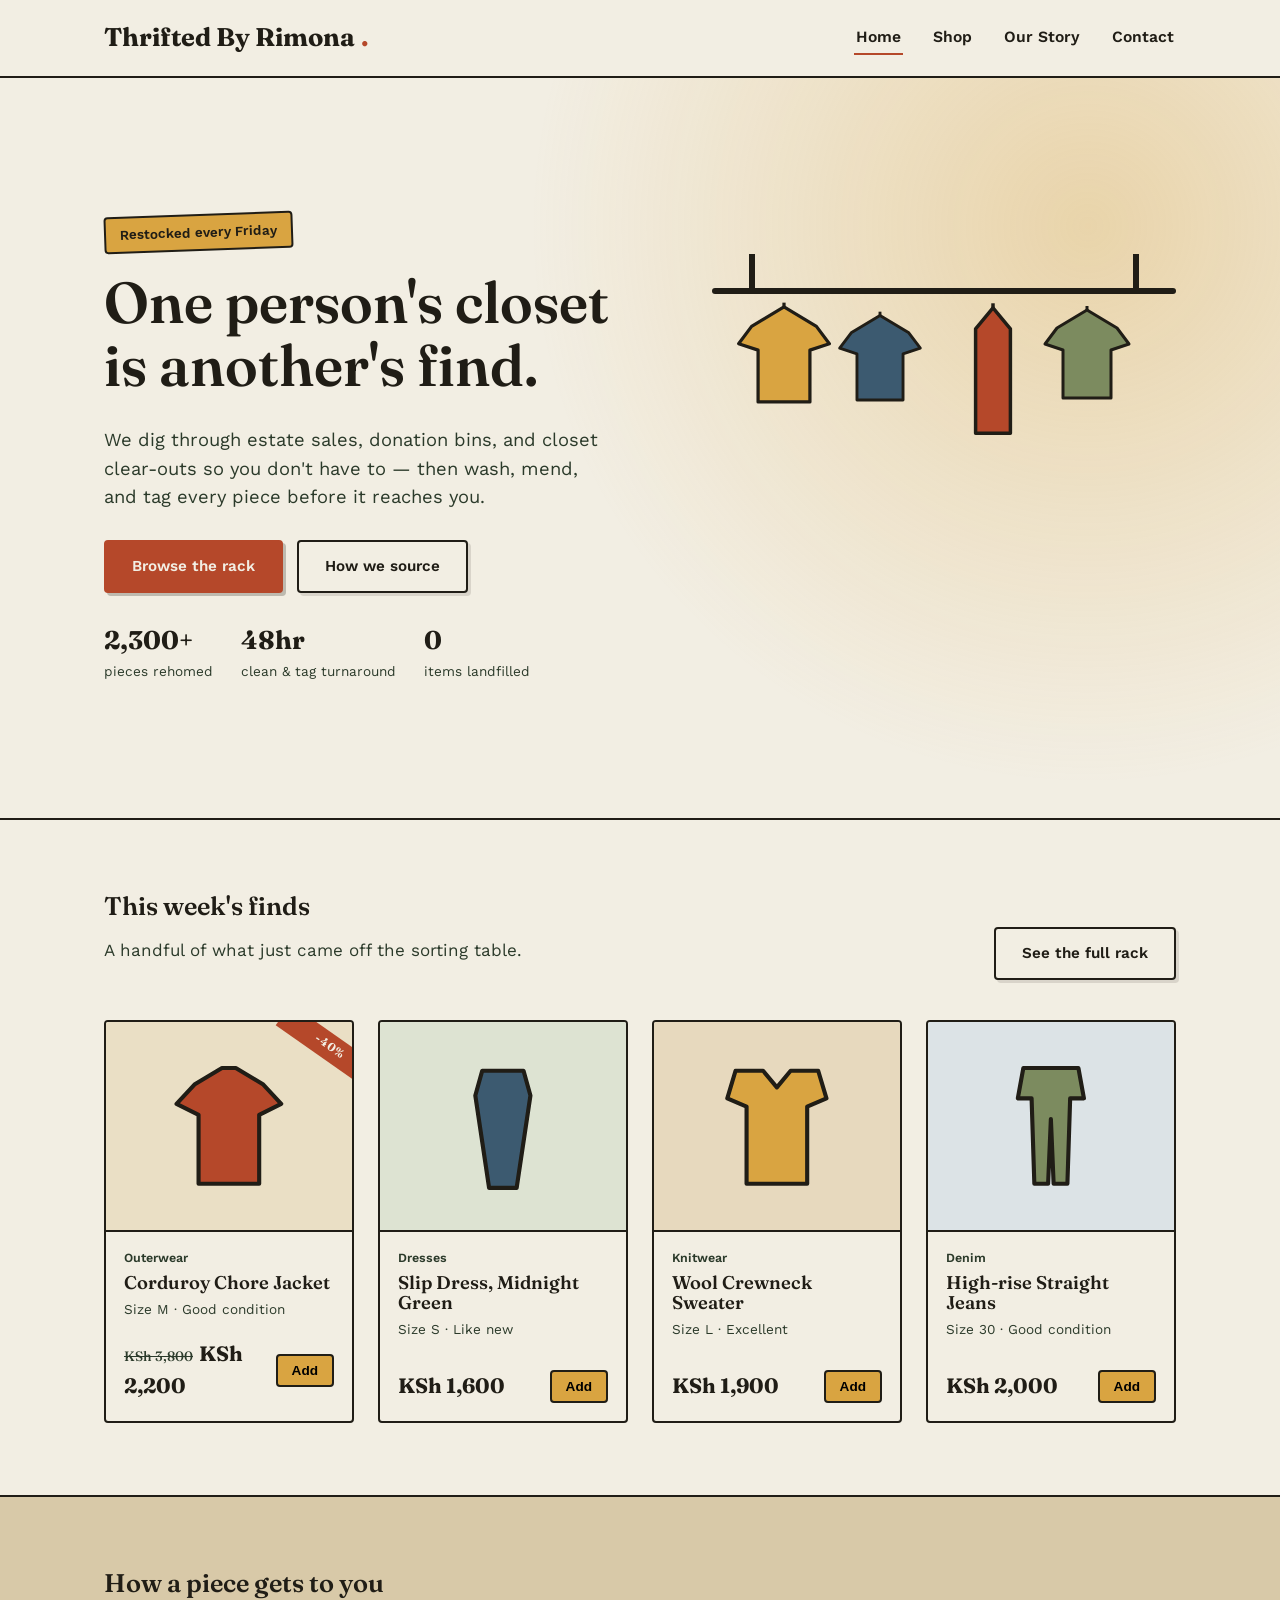
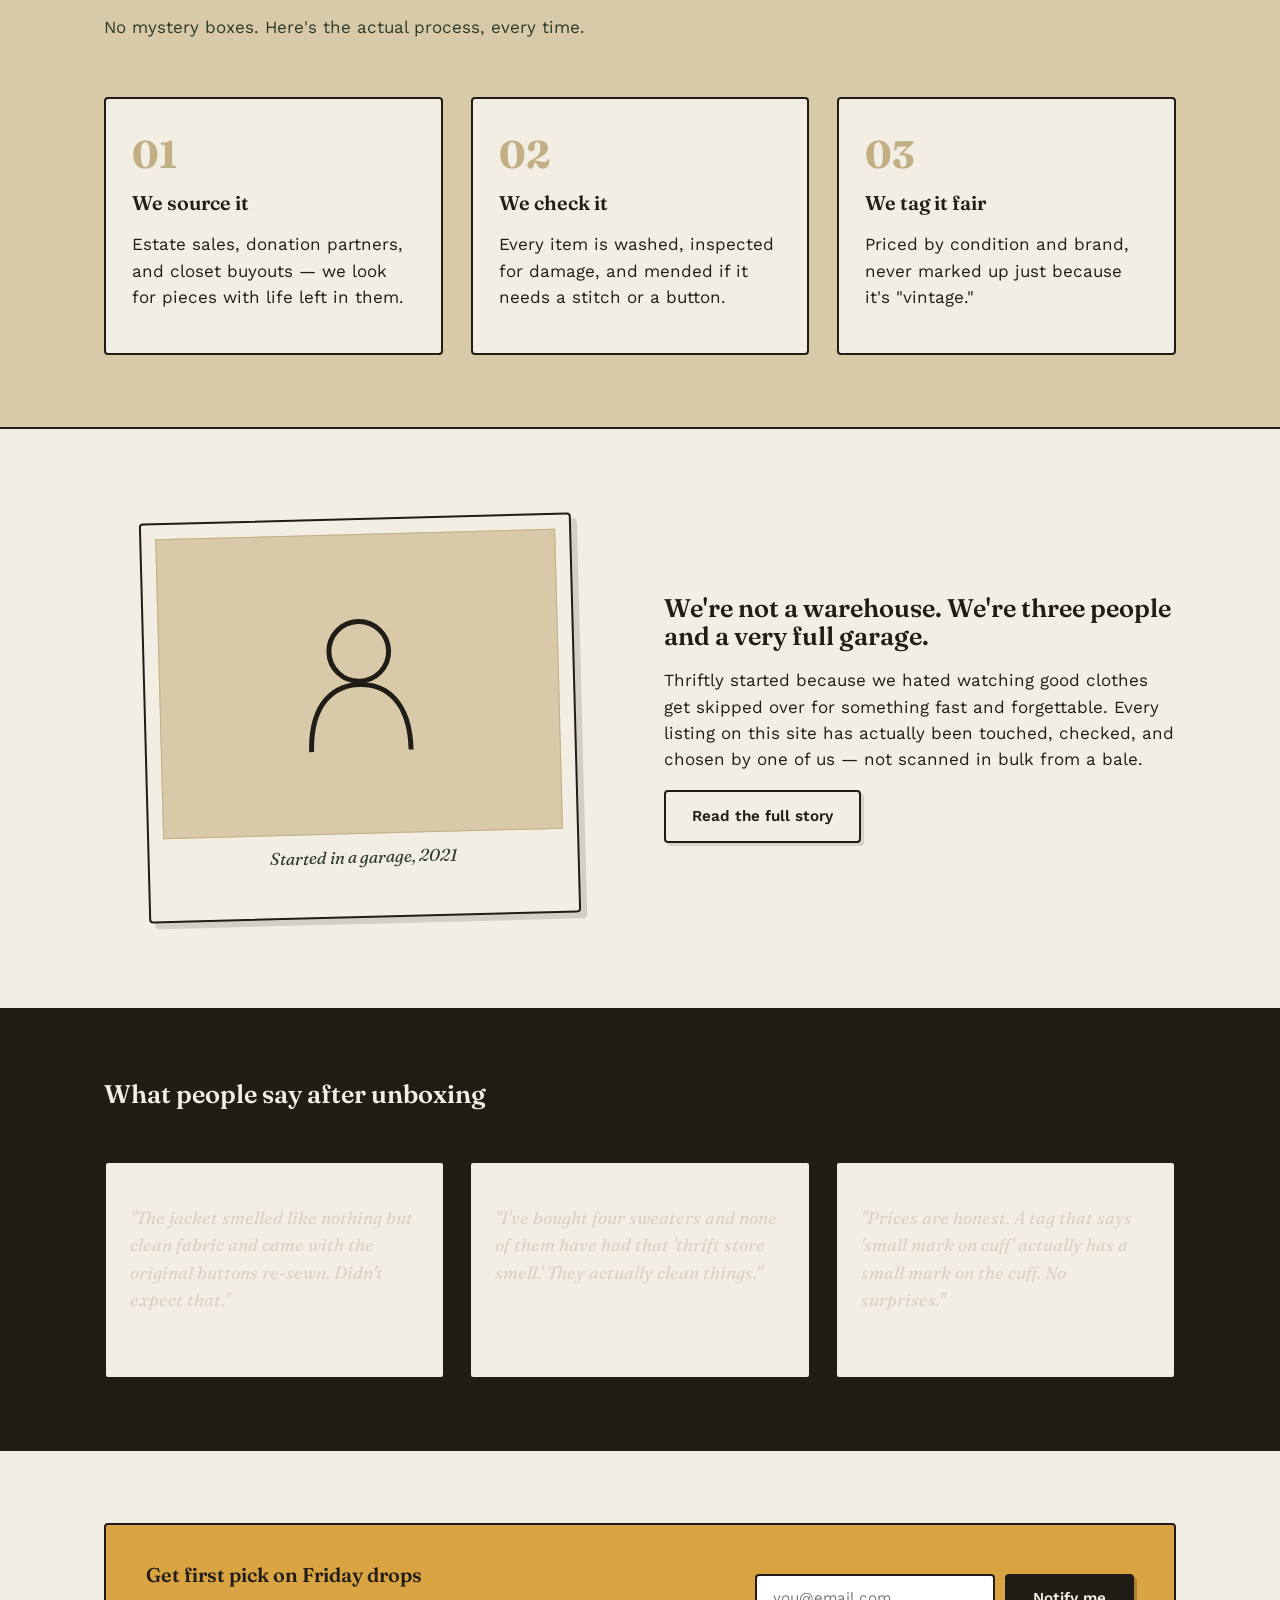
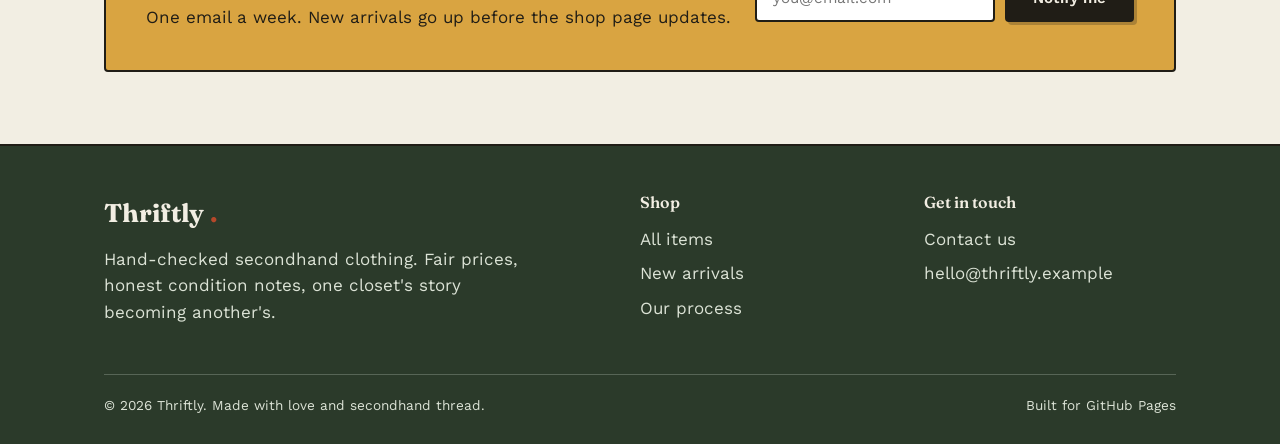
==== index.html @ f8f97adb "Update index.html" ====
<!DOCTYPE html>
<html lang="en">
<head>
<meta charset="UTF-8">
<meta name="viewport" content="width=device-width, initial-scale=1.0">
<title>Thriftly &mdash; Secondhand clothes worth hunting for</title>
<meta name="description" content="Thriftly is a small-batch thrifted clothing shop. Every piece is hand-picked, cleaned, and priced fair.">
<link rel="icon" href="data:image/svg+xml,<svg xmlns=%22http://www.w3.org/2000/svg%22 viewBox=%220 0 100 100%22><text y=%22.9em%22 font-size=%2290%22>%F0%9F%A7%B5</text></svg>">
<link rel="stylesheet" href="css/style.css">
</head>
<body>

<header class="site-header">
  <div class="wrap">
    <a href="index.html" class="logo">Thrifted By Rimona<span class="dot">.</span></a>
    <button class="nav-toggle" aria-label="Toggle menu" aria-expanded="false" aria-controls="main-nav">
      <span></span>
    </button>
    <nav class="main-nav" id="main-nav">
      <a href="index.html" aria-current="page">Home</a>
      <a href="shop.html">Shop</a>
      <a href="about.html">Our Story</a>
      <a href="contact.html">Contact</a>
    </nav>
  </div>
</header>

<main>

  <section class="hero">
    <div class="wrap">
      <div>
        <span class="hero-eyebrow-tag">Restocked every Friday</span>
        <h1>One person's closet is another's find.</h1>
        <p class="lede">We dig through estate sales, donation bins, and closet clear-outs so you don't have to &mdash; then wash, mend, and tag every piece before it reaches you.</p>
        <div class="hero-actions">
          <a href="shop.html" class="btn btn-rust">Browse the rack</a>
          <a href="about.html" class="btn btn-outline">How we source</a>
        </div>
        <div class="hero-stats">
          <div><strong>2,300+</strong><span>pieces rehomed</span></div>
          <div><strong>48hr</strong><span>clean &amp; tag turnaround</span></div>
          <div><strong>0</strong><span>items landfilled</span></div>
        </div>
      </div>
      <div class="rack" aria-hidden="true">
        <div class="rack-bar"></div>
        <div class="hanger">
          <svg viewBox="0 0 100 120" xmlns="http://www.w3.org/2000/svg">
            <path d="M50 8 L50 18" stroke="#201D16" stroke-width="3" fill="none"/>
            <path d="M20 30 L50 12 L80 30 L92 46 L74 52 L74 100 L26 100 L26 52 L8 46 Z" fill="#D9A441" stroke="#201D16" stroke-width="3" stroke-linejoin="round"/>
          </svg>
        </div>
        <div class="hanger">
          <svg viewBox="0 0 100 120" xmlns="http://www.w3.org/2000/svg">
            <path d="M50 8 L50 18" stroke="#201D16" stroke-width="3" fill="none"/>
            <path d="M20 30 L50 12 L80 30 L92 46 L74 52 L74 100 L26 100 L26 52 L8 46 Z" fill="#3C5A70" stroke="#201D16" stroke-width="3" stroke-linejoin="round"/>
          </svg>
        </div>
        <div class="hanger">
          <svg viewBox="0 0 100 130" xmlns="http://www.w3.org/2000/svg">
            <path d="M50 8 L50 18" stroke="#201D16" stroke-width="3" fill="none"/>
            <path d="M35 30 L50 12 L65 30 L65 120 L35 120 Z" fill="#B5482A" stroke="#201D16" stroke-width="3" stroke-linejoin="round"/>
          </svg>
        </div>
        <div class="hanger">
          <svg viewBox="0 0 100 120" xmlns="http://www.w3.org/2000/svg">
            <path d="M50 8 L50 18" stroke="#201D16" stroke-width="3" fill="none"/>
            <path d="M20 30 L50 12 L80 30 L92 46 L74 52 L74 100 L26 100 L26 52 L8 46 Z" fill="#7C8B5F" stroke="#201D16" stroke-width="3" stroke-linejoin="round"/>
          </svg>
        </div>
      </div>
    </div>
  </section>

  <section>
    <div class="wrap">
      <div class="section-head">
        <div>
          <h2>This week's finds</h2>
          <p>A handful of what just came off the sorting table.</p>
        </div>
        <a href="shop.html" class="btn btn-outline">See the full rack</a>
      </div>

      <div class="grid" id="featured-grid">

        <article class="tag-card">
          <div class="swatch" style="background:#EADFC5;">
            <span class="stamp">-40%</span>
            <svg viewBox="0 0 100 100" xmlns="http://www.w3.org/2000/svg">
              <path d="M25 20 L45 8 L55 8 L75 20 L88 34 L72 42 L72 92 L28 92 L28 42 L12 34 Z" fill="#B5482A" stroke="#201D16" stroke-width="3" stroke-linejoin="round"/>
            </svg>
          </div>
          <div class="info">
            <span class="cat">Outerwear</span>
            <h3>Corduroy Chore Jacket</h3>
            <span class="meta">Size M &middot; Good condition</span>
            <div class="price-row">
              <span class="price"><span class="was">KSh 3,800</span>KSh 2,200</span>
              <button class="add-btn" data-name="Corduroy Chore Jacket">Add</button>
            </div>
          </div>
        </article>

        <article class="tag-card">
          <div class="swatch" style="background:#DDE3D2;">
            <svg viewBox="0 0 100 100" xmlns="http://www.w3.org/2000/svg">
              <path d="M35 10 L65 10 L70 28 L60 95 L40 95 L30 28 Z" fill="#3C5A70" stroke="#201D16" stroke-width="3" stroke-linejoin="round"/>
            </svg>
          </div>
          <div class="info">
            <span class="cat">Dresses</span>
            <h3>Slip Dress, Midnight Green</h3>
            <span class="meta">Size S &middot; Like new</span>
            <div class="price-row">
              <span class="price">KSh 1,600</span>
              <button class="add-btn" data-name="Slip Dress, Midnight Green">Add</button>
            </div>
          </div>
        </article>

        <article class="tag-card">
          <div class="swatch" style="background:#E7D9BE;">
            <svg viewBox="0 0 100 100" xmlns="http://www.w3.org/2000/svg">
              <path d="M20 10 L40 10 L50 22 L60 10 L80 10 L86 30 L72 36 L72 92 L28 92 L28 36 L14 30 Z" fill="#D9A441" stroke="#201D16" stroke-width="3" stroke-linejoin="round"/>
            </svg>
          </div>
          <div class="info">
            <span class="cat">Knitwear</span>
            <h3>Wool Crewneck Sweater</h3>
            <span class="meta">Size L &middot; Excellent</span>
            <div class="price-row">
              <span class="price">KSh 1,900</span>
              <button class="add-btn" data-name="Wool Crewneck Sweater">Add</button>
            </div>
          </div>
        </article>

        <article class="tag-card">
          <div class="swatch" style="background:#DCE3E6;">
            <svg viewBox="0 0 100 100" xmlns="http://www.w3.org/2000/svg">
              <path d="M30 8 L70 8 L74 30 L64 30 L62 92 L52 92 L50 45 L48 92 L38 92 L36 30 L26 30 Z" fill="#7C8B5F" stroke="#201D16" stroke-width="3" stroke-linejoin="round"/>
            </svg>
          </div>
          <div class="info">
            <span class="cat">Denim</span>
            <h3>High-rise Straight Jeans</h3>
            <span class="meta">Size 30 &middot; Good condition</span>
            <div class="price-row">
              <span class="price">KSh 2,000</span>
              <button class="add-btn" data-name="High-rise Straight Jeans">Add</button>
            </div>
          </div>
        </article>

      </div>
    </div>
  </section>

  <section class="band-kraft">
    <div class="wrap">
      <div class="section-head">
        <div>
          <h2>How a piece gets to you</h2>
          <p>No mystery boxes. Here's the actual process, every time.</p>
        </div>
      </div>
      <div class="steps">
        <div class="step">
          <span class="num">01</span>
          <h3>We source it</h3>
          <p>Estate sales, donation partners, and closet buyouts &mdash; we look for pieces with life left in them.</p>
        </div>
        <div class="step">
          <span class="num">02</span>
          <h3>We check it</h3>
          <p>Every item is washed, inspected for damage, and mended if it needs a stitch or a button.</p>
        </div>
        <div class="step">
          <span class="num">03</span>
          <h3>We tag it fair</h3>
          <p>Priced by condition and brand, never marked up just because it's "vintage."</p>
        </div>
      </div>
    </div>
  </section>

  <section>
    <div class="wrap split">
      <figure class="polaroid">
        <div class="frame">
          <svg viewBox="0 0 120 120" xmlns="http://www.w3.org/2000/svg">
            <circle cx="60" cy="40" r="18" fill="none" stroke="#201D16" stroke-width="3"/>
            <path d="M30 100 C30 70 45 60 60 60 C75 60 90 70 90 100" fill="none" stroke="#201D16" stroke-width="3"/>
          </svg>
        </div>
        <figcaption>Started in a garage, 2021</figcaption>
      </figure>
      <div>
        <h2>We're not a warehouse. We're three people and a very full garage.</h2>
        <p>Thriftly started because we hated watching good clothes get skipped over for something fast and forgettable. Every listing on this site has actually been touched, checked, and chosen by one of us &mdash; not scanned in bulk from a bale.</p>
        <a href="about.html" class="btn btn-outline">Read the full story</a>
      </div>
    </div>
  </section>

  <section class="band-ink">
    <div class="wrap">
      <div class="section-head">
        <div>
          <h2>What people say after unboxing</h2>
        </div>
      </div>
      <div class="quote-grid">
        <div class="quote">
          <p>"The jacket smelled like nothing but clean fabric and came with the original buttons re-sewn. Didn't expect that."</p>
          <cite>&mdash; Amina, Nairobi</cite>
        </div>
        <div class="quote">
          <p>"I've bought four sweaters and none of them have had that 'thrift store smell.' They actually clean things."</p>
          <cite>&mdash; Brian, Kisumu</cite>
        </div>
        <div class="quote">
          <p>"Prices are honest. A tag that says 'small mark on cuff' actually has a small mark on the cuff. No surprises."</p>
          <cite>&mdash; Wanjiru, Nakuru</cite>
        </div>
      </div>
    </div>
  </section>

  <section>
    <div class="wrap">
      <div class="newsletter">
        <div>
          <h3 style="margin-bottom:4px;">Get first pick on Friday drops</h3>
          <p style="margin-bottom:0;">One email a week. New arrivals go up before the shop page updates.</p>
        </div>
        <form id="newsletter-form">
          <label for="newsletter-email" class="visually-hidden" style="position:absolute;left:-9999px;">Email address</label>
          <input type="email" id="newsletter-email" placeholder="you@email.com" required>
          <button type="submit" class="btn">Notify me</button>
        </form>
      </div>
    </div>
  </section>

</main>

<footer class="site-footer">
  <div class="wrap">
    <div class="cols">
      <div>
        <a href="index.html" class="logo">Thriftly<span class="dot">.</span></a>
        <p style="max-width:38ch; margin-top:12px;">Hand-checked secondhand clothing. Fair prices, honest condition notes, one closet's story becoming another's.</p>
      </div>
      <div>
        <h4>Shop</h4>
        <ul>
          <li><a href="shop.html">All items</a></li>
          <li><a href="shop.html">New arrivals</a></li>
          <li><a href="about.html">Our process</a></li>
        </ul>
      </div>
      <div>
        <h4>Get in touch</h4>
        <ul>
          <li><a href="contact.html">Contact us</a></li>
          <li><a href="mailto:hello@thriftly.example">hello@thriftly.example</a></li>
        </ul>
      </div>
    </div>
    <div class="footer-bottom">
      <span>&copy; <span id="year"></span> Thriftly. Made with love and secondhand thread.</span>
      <span>Built for GitHub Pages</span>
    </div>
  </div>
</footer>

<script src="js/script.js"></script>
</body>
</html>
---- css/style.css ----
@import url('https://fonts.googleapis.com/css2?family=Fraunces:ital,opsz,wght@0,9..144,400;0,9..144,600;0,9..144,700;1,9..144,500&family=Work+Sans:wght@400;500;600;700&display=swap');

/* ---------- Tokens ---------- */
:root {
  --paper:        #F2EEE3;
  --kraft:        #D8C9A8;
  --kraft-dark:   #C2AF85;
  --ink:          #201D16;
  --forest:       #2B3A2A;
  --mustard:      #D9A441;
  --rust:         #B5482A;
  --denim:        #3C5A70;

  --font-display: 'Fraunces', Georgia, serif;
  --font-body:    'Work Sans', -apple-system, sans-serif;

  --radius-tag:   4px;
  --border:       2px solid var(--ink);

  --max-width: 1120px;
}

* { box-sizing: border-box; }

html {
  scroll-behavior: smooth;
}

body {
  margin: 0;
  background: var(--paper);
  color: var(--ink);
  font-family: var(--font-body);
  font-size: 17px;
  line-height: 1.55;
  -webkit-font-smoothing: antialiased;
}

@media (prefers-reduced-motion: reduce) {
  html { scroll-behavior: auto; }
  * { animation-duration: 0.001ms !important; transition-duration: 0.001ms !important; }
}

img, svg { max-width: 100%; display: block; }

a {
  color: var(--forest);
  text-decoration-thickness: 1px;
  text-underline-offset: 3px;
}

a:focus-visible,
button:focus-visible,
input:focus-visible,
textarea:focus-visible,
select:focus-visible {
  outline: 3px solid var(--denim);
  outline-offset: 2px;
}

h1, h2, h3, h4 {
  font-family: var(--font-display);
  font-weight: 600;
  line-height: 1.1;
  margin: 0 0 0.5em;
  color: var(--ink);
}

p { max-width: 62ch; }

.wrap {
  max-width: var(--max-width);
  margin: 0 auto;
  padding: 0 24px;
}

/* ---------- Buttons ---------- */
.btn {
  display: inline-flex;
  align-items: center;
  gap: 8px;
  font-family: var(--font-body);
  font-weight: 600;
  font-size: 0.95rem;
  padding: 13px 26px;
  border-radius: var(--radius-tag);
  border: var(--border);
  background: var(--ink);
  color: var(--paper);
  cursor: pointer;
  text-decoration: none;
  transition: transform 0.15s ease, box-shadow 0.15s ease;
  box-shadow: 3px 3px 0 rgba(32,29,22,0.25);
}
.btn:hover { transform: translate(-2px, -2px); box-shadow: 5px 5px 0 rgba(32,29,22,0.25); }
.btn:active { transform: translate(0,0); box-shadow: 1px 1px 0 rgba(32,29,22,0.25); }

.btn-outline {
  background: transparent;
  color: var(--ink);
  box-shadow: 3px 3px 0 rgba(32,29,22,0.12);
}

.btn-rust { background: var(--rust); border-color: var(--rust); color: var(--paper); }
.btn-rust:hover { box-shadow: 5px 5px 0 rgba(181,72,42,0.3); }

/* ---------- Header ---------- */
.site-header {
  border-bottom: var(--border);
  background: var(--paper);
  position: sticky;
  top: 0;
  z-index: 40;
}

.site-header .wrap {
  display: flex;
  align-items: center;
  justify-content: space-between;
  padding-top: 18px;
  padding-bottom: 18px;
}

.logo {
  font-family: var(--font-display);
  font-size: 1.6rem;
  font-weight: 700;
  color: var(--ink);
  text-decoration: none;
  display: flex;
  align-items: baseline;
  gap: 6px;
}
.logo .dot { color: var(--rust); }

nav.main-nav {
  display: flex;
  align-items: center;
  gap: 28px;
}
nav.main-nav a {
  font-weight: 600;
  font-size: 0.98rem;
  color: var(--ink);
  text-decoration: none;
  padding: 4px 2px;
  border-bottom: 2px solid transparent;
}
nav.main-nav a:hover,
nav.main-nav a[aria-current="page"] {
  border-bottom-color: var(--rust);
}

.nav-toggle {
  display: none;
  background: none;
  border: var(--border);
  border-radius: var(--radius-tag);
  padding: 8px 10px;
  cursor: pointer;
}
.nav-toggle span, .nav-toggle span::before, .nav-toggle span::after {
  content: "";
  display: block;
  width: 22px;
  height: 2px;
  background: var(--ink);
  position: relative;
  transition: transform 0.2s ease;
}
.nav-toggle span::before { position: absolute; top: -7px; }
.nav-toggle span::after { position: absolute; top: 7px; }

@media (max-width: 780px) {
  nav.main-nav {
    position: absolute;
    top: 100%;
    left: 0;
    right: 0;
    background: var(--paper);
    border-bottom: var(--border);
    flex-direction: column;
    align-items: flex-start;
    gap: 0;
    padding: 8px 24px 20px;
    display: none;
  }
  nav.main-nav.open { display: flex; }
  nav.main-nav a { width: 100%; padding: 12px 0; border-bottom: 1px solid var(--kraft-dark); }
  .nav-toggle { display: block; }
}

/* ---------- Hero ---------- */
.hero {
  border-bottom: var(--border);
  background:
    radial-gradient(circle at 85% 20%, rgba(217,164,65,0.35), transparent 45%),
    var(--paper);
  overflow: hidden;
}
.hero .wrap {
  display: grid;
  grid-template-columns: 1.1fr 0.9fr;
  gap: 40px;
  align-items: center;
  padding-top: 64px;
  padding-bottom: 64px;
}
@media (max-width: 860px) {
  .hero .wrap { grid-template-columns: 1fr; padding-top: 40px; padding-bottom: 40px; }
}

.hero-eyebrow-tag {
  display: inline-flex;
  align-items: center;
  gap: 8px;
  background: var(--mustard);
  border: var(--border);
  border-radius: var(--radius-tag);
  padding: 6px 14px;
  font-weight: 600;
  font-size: 0.85rem;
  margin-bottom: 20px;
  transform: rotate(-2deg);
}

.hero h1 {
  font-size: clamp(2.4rem, 5vw, 3.6rem);
  max-width: 14ch;
}

.hero .lede {
  font-size: 1.15rem;
  color: var(--forest);
  max-width: 46ch;
  margin-bottom: 28px;
}

.hero-actions {
  display: flex;
  gap: 14px;
  flex-wrap: wrap;
  margin-bottom: 28px;
}

.hero-stats {
  display: flex;
  gap: 28px;
  flex-wrap: wrap;
}
.hero-stats div { display: flex; flex-direction: column; }
.hero-stats strong { font-family: var(--font-display); font-size: 1.6rem; }
.hero-stats span { font-size: 0.85rem; color: var(--forest); }

/* Hero rack illustration */
.rack {
  position: relative;
  height: 340px;
}
.rack-bar {
  position: absolute;
  top: 10px; left: 0; right: 0;
  height: 6px;
  background: var(--ink);
  border-radius: 3px;
}
.rack-bar::before, .rack-bar::after {
  content: "";
  position: absolute;
  top: -34px;
  width: 6px;
  height: 40px;
  background: var(--ink);
}
.rack-bar::before { left: 8%; }
.rack-bar::after { right: 8%; }

.hanger {
  position: absolute;
  top: 16px;
  width: 108px;
  animation: sway 5.5s ease-in-out infinite;
  transform-origin: top center;
}
.hanger:nth-child(2) { left: 4%; animation-delay: 0s; }
.hanger:nth-child(3) { left: 26%; width: 96px; top: 26px; animation-delay: 0.6s; }
.hanger:nth-child(4) { left: 48%; width: 116px; animation-delay: 0.3s; }
.hanger:nth-child(5) { left: 70%; width: 100px; top: 20px; animation-delay: 0.9s; }

@keyframes sway {
  0%, 100% { transform: rotate(-2deg); }
  50% { transform: rotate(2deg); }
}

@media (prefers-reduced-motion: reduce) {
  .hanger { animation: none; }
}

/* ---------- Sections ---------- */
section { padding: 72px 0; }
.section-head {
  display: flex;
  justify-content: space-between;
  align-items: flex-end;
  gap: 20px;
  margin-bottom: 40px;
  flex-wrap: wrap;
}
.section-head p { color: var(--forest); }

.band-kraft { background: var(--kraft); border-top: var(--border); border-bottom: var(--border); }
.band-ink { background: var(--ink); color: var(--paper); }
.band-ink h2, .band-ink h3 { color: var(--paper); }
.band-ink p { color: #D8D2C2; }

/* ---------- Product / tag cards ---------- */
.grid {
  display: grid;
  grid-template-columns: repeat(auto-fill, minmax(240px, 1fr));
  gap: 24px;
}

.tag-card {
  background: var(--paper);
  border: var(--border);
  border-radius: var(--radius-tag);
  position: relative;
  overflow: hidden;
  display: flex;
  flex-direction: column;
}

.tag-card .swatch {
  aspect-ratio: 4/3.4;
  display: flex;
  align-items: center;
  justify-content: center;
  border-bottom: var(--border);
  position: relative;
}

.tag-card .swatch svg { width: 56%; }

.stamp {
  position: absolute;
  top: 12px;
  right: -34px;
  background: var(--rust);
  color: var(--paper);
  font-family: var(--font-display);
  font-weight: 700;
  font-size: 0.72rem;
  padding: 4px 40px;
  transform: rotate(35deg);
  letter-spacing: 0.04em;
}

.tag-card .info { padding: 16px 18px 18px; display: flex; flex-direction: column; gap: 6px; flex: 1; }
.tag-card .cat { font-size: 0.78rem; font-weight: 600; color: var(--forest); }
.tag-card h3 { font-size: 1.15rem; margin-bottom: 0; }
.tag-card .meta { font-size: 0.85rem; color: var(--forest); }
.tag-card .price-row {
  margin-top: auto;
  padding-top: 12px;
  display: flex;
  align-items: center;
  justify-content: space-between;
}
.tag-card .price { font-family: var(--font-display); font-size: 1.3rem; font-weight: 700; }
.tag-card .price .was { font-size: 0.85rem; font-weight: 500; text-decoration: line-through; color: var(--forest); margin-right: 6px; }
.tag-card .add-btn {
  border: var(--border);
  background: var(--mustard);
  border-radius: var(--radius-tag);
  padding: 7px 14px;
  font-weight: 700;
  font-size: 0.85rem;
  cursor: pointer;
  transition: background 0.15s ease;
}
.tag-card .add-btn:hover { background: var(--rust); color: var(--paper); }

/* ---------- Filters (shop page) ---------- */
.filter-bar {
  display: flex;
  gap: 10px;
  flex-wrap: wrap;
  margin-bottom: 36px;
}
.filter-btn {
  border: var(--border);
  background: var(--paper);
  border-radius: 999px;
  padding: 8px 18px;
  font-weight: 600;
  font-size: 0.88rem;
  cursor: pointer;
}
.filter-btn.active { background: var(--ink); color: var(--paper); }

/* ---------- Process steps ---------- */
.steps {
  display: grid;
  grid-template-columns: repeat(3, 1fr);
  gap: 28px;
}
@media (max-width: 780px) { .steps { grid-template-columns: 1fr; } }
.step {
  border: var(--border);
  border-radius: var(--radius-tag);
  padding: 26px;
  background: var(--paper);
  position: relative;
}
.step .num {
  font-family: var(--font-display);
  font-size: 2.4rem;
  font-weight: 700;
  color: var(--kraft-dark);
  margin-bottom: 8px;
  display: block;
}

/* ---------- Story / about split ---------- */
.split {
  display: grid;
  grid-template-columns: 1fr 1fr;
  gap: 48px;
  align-items: center;
}
@media (max-width: 860px) { .split { grid-template-columns: 1fr; } }

.polaroid {
  border: var(--border);
  background: var(--paper);
  padding: 14px 14px 46px;
  border-radius: var(--radius-tag);
  transform: rotate(-1.5deg);
  box-shadow: 6px 6px 0 rgba(32,29,22,0.15);
}
.polaroid .frame {
  aspect-ratio: 4/3;
  background: var(--kraft);
  border: 1px solid var(--kraft-dark);
  display: flex;
  align-items: center;
  justify-content: center;
}
.polaroid .frame svg { width: 50%; }
.polaroid figcaption {
  margin-top: 10px;
  font-family: var(--font-display);
  font-style: italic;
  text-align: center;
  color: var(--forest);
}

/* ---------- Testimonials ---------- */
.quote-grid {
  display: grid;
  grid-template-columns: repeat(3, 1fr);
  gap: 24px;
}
@media (max-width: 860px) { .quote-grid { grid-template-columns: 1fr; } }
.quote {
  border: var(--border);
  border-radius: var(--radius-tag);
  padding: 24px;
  background: var(--paper);
}
.quote p { font-family: var(--font-display); font-size: 1.1rem; font-style: italic; }
.quote cite { font-style: normal; font-weight: 600; font-size: 0.9rem; display: block; margin-top: 12px; }

/* ---------- Newsletter ---------- */
.newsletter {
  border: var(--border);
  border-radius: var(--radius-tag);
  background: var(--mustard);
  padding: 40px;
  display: flex;
  justify-content: space-between;
  align-items: center;
  gap: 24px;
  flex-wrap: wrap;
}
.newsletter form { display: flex; gap: 10px; flex-wrap: wrap; }
.newsletter input[type="email"] {
  border: var(--border);
  border-radius: var(--radius-tag);
  padding: 12px 16px;
  font-family: var(--font-body);
  font-size: 0.95rem;
  min-width: 240px;
}

/* ---------- Forms (contact) ---------- */
.form-grid {
  display: grid;
  grid-template-columns: 1fr 1fr;
  gap: 40px;
  align-items: start;
}
@media (max-width: 860px) { .form-grid { grid-template-columns: 1fr; } }

.field { margin-bottom: 18px; }
.field label {
  display: block;
  font-weight: 600;
  font-size: 0.9rem;
  margin-bottom: 6px;
}
.field input, .field textarea, .field select {
  width: 100%;
  border: var(--border);
  border-radius: var(--radius-tag);
  padding: 12px 14px;
  font-family: var(--font-body);
  font-size: 0.98rem;
  background: var(--paper);
}
.field textarea { min-height: 130px; resize: vertical; }

.form-note {
  margin-top: 16px;
  font-size: 0.9rem;
  padding: 12px 14px;
  border-radius: var(--radius-tag);
  border: var(--border);
  background: var(--kraft);
  display: none;
}
.form-note.show { display: block; }

.info-card {
  border: var(--border);
  border-radius: var(--radius-tag);
  padding: 26px;
  background: var(--kraft);
}
.info-card h3 { margin-top: 0; }
.info-card ul { list-style: none; padding: 0; margin: 0; }
.info-card li { padding: 10px 0; border-top: 1px solid var(--kraft-dark); }
.info-card li:first-child { border-top: none; }

/* ---------- Footer ---------- */
footer.site-footer {
  border-top: var(--border);
  background: var(--forest);
  color: #DCE3D6;
  padding: 48px 0 28px;
}
footer.site-footer .cols {
  display: grid;
  grid-template-columns: 2fr 1fr 1fr;
  gap: 32px;
  margin-bottom: 32px;
}
@media (max-width: 700px) { footer.site-footer .cols { grid-template-columns: 1fr; } }
footer.site-footer h4 { color: var(--paper); font-size: 1rem; margin-bottom: 14px; }
footer.site-footer a { color: #DCE3D6; text-decoration: none; }
footer.site-footer a:hover { text-decoration: underline; }
footer.site-footer ul { list-style: none; padding: 0; margin: 0; display: flex; flex-direction: column; gap: 8px; }
footer.site-footer .logo { color: var(--paper); }
.footer-bottom {
  border-top: 1px solid rgba(220,227,214,0.25);
  padding-top: 20px;
  font-size: 0.85rem;
  display: flex;
  justify-content: space-between;
  flex-wrap: wrap;
  gap: 8px;
}

/* ---------- Page header (non-home) ---------- */
.page-header {
  border-bottom: var(--border);
  background: var(--kraft);
  padding: 56px 0;
}
.page-header h1 { font-size: clamp(2rem, 4vw, 2.8rem); max-width: none; }
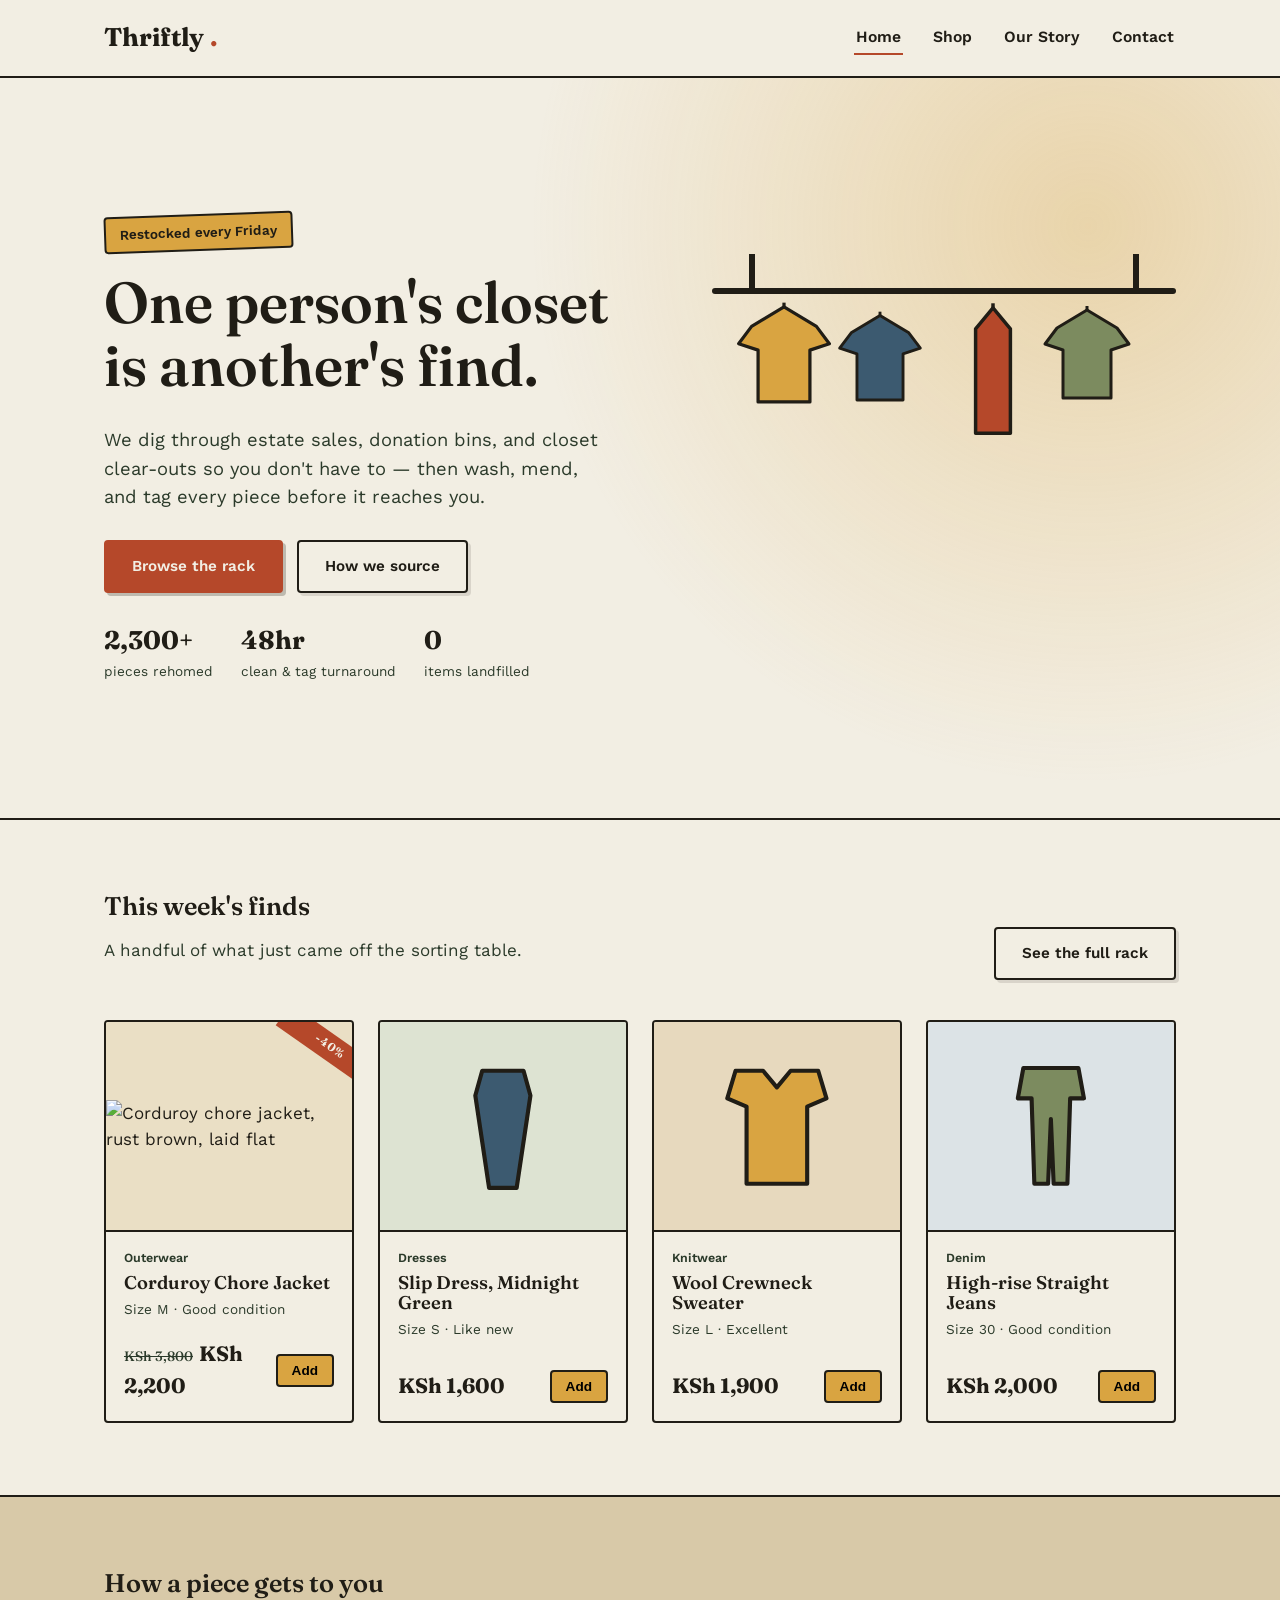
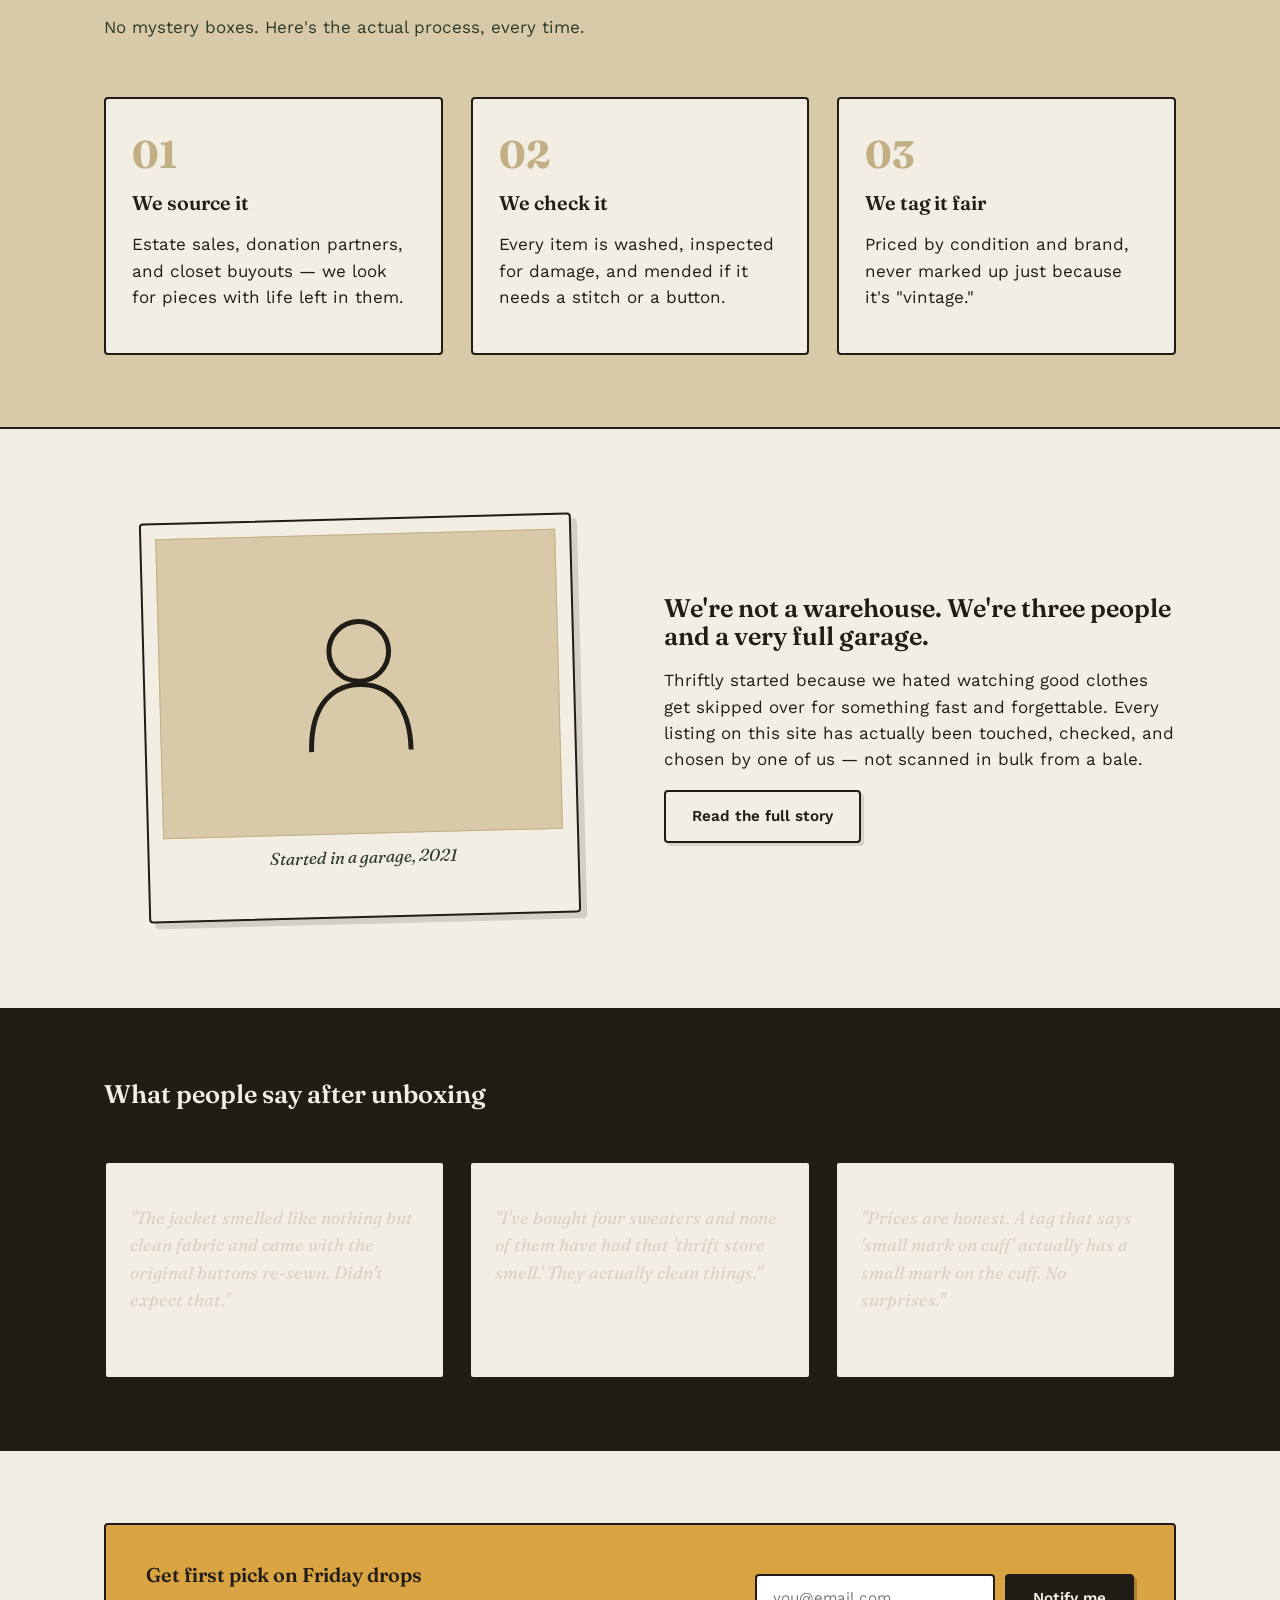
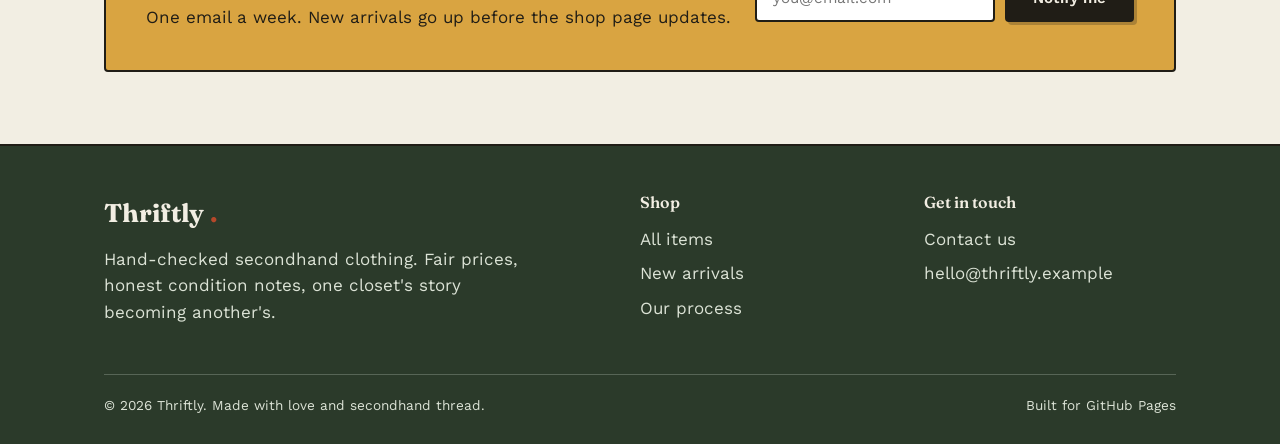
==== commit 25313e3d: "Add files via upload" ====
--- a/index.html
+++ b/index.html
@@ -12,7 +12,7 @@
 
 <header class="site-header">
   <div class="wrap">
-    <a href="index.html" class="logo">Thrifted By Rimona<span class="dot">.</span></a>
+    <a href="index.html" class="logo">Thriftly<span class="dot">.</span></a>
     <button class="nav-toggle" aria-label="Toggle menu" aria-expanded="false" aria-controls="main-nav">
       <span></span>
     </button>
@@ -88,9 +88,7 @@
         <article class="tag-card">
           <div class="swatch" style="background:#EADFC5;">
             <span class="stamp">-40%</span>
-            <svg viewBox="0 0 100 100" xmlns="http://www.w3.org/2000/svg">
-              <path d="M25 20 L45 8 L55 8 L75 20 L88 34 L72 42 L72 92 L28 92 L28 42 L12 34 Z" fill="#B5482A" stroke="#201D16" stroke-width="3" stroke-linejoin="round"/>
-            </svg>
+            <img src="images/corduroy-chore-jacket.jpg" alt="Corduroy chore jacket, rust brown, laid flat">
           </div>
           <div class="info">
             <span class="cat">Outerwear</span>
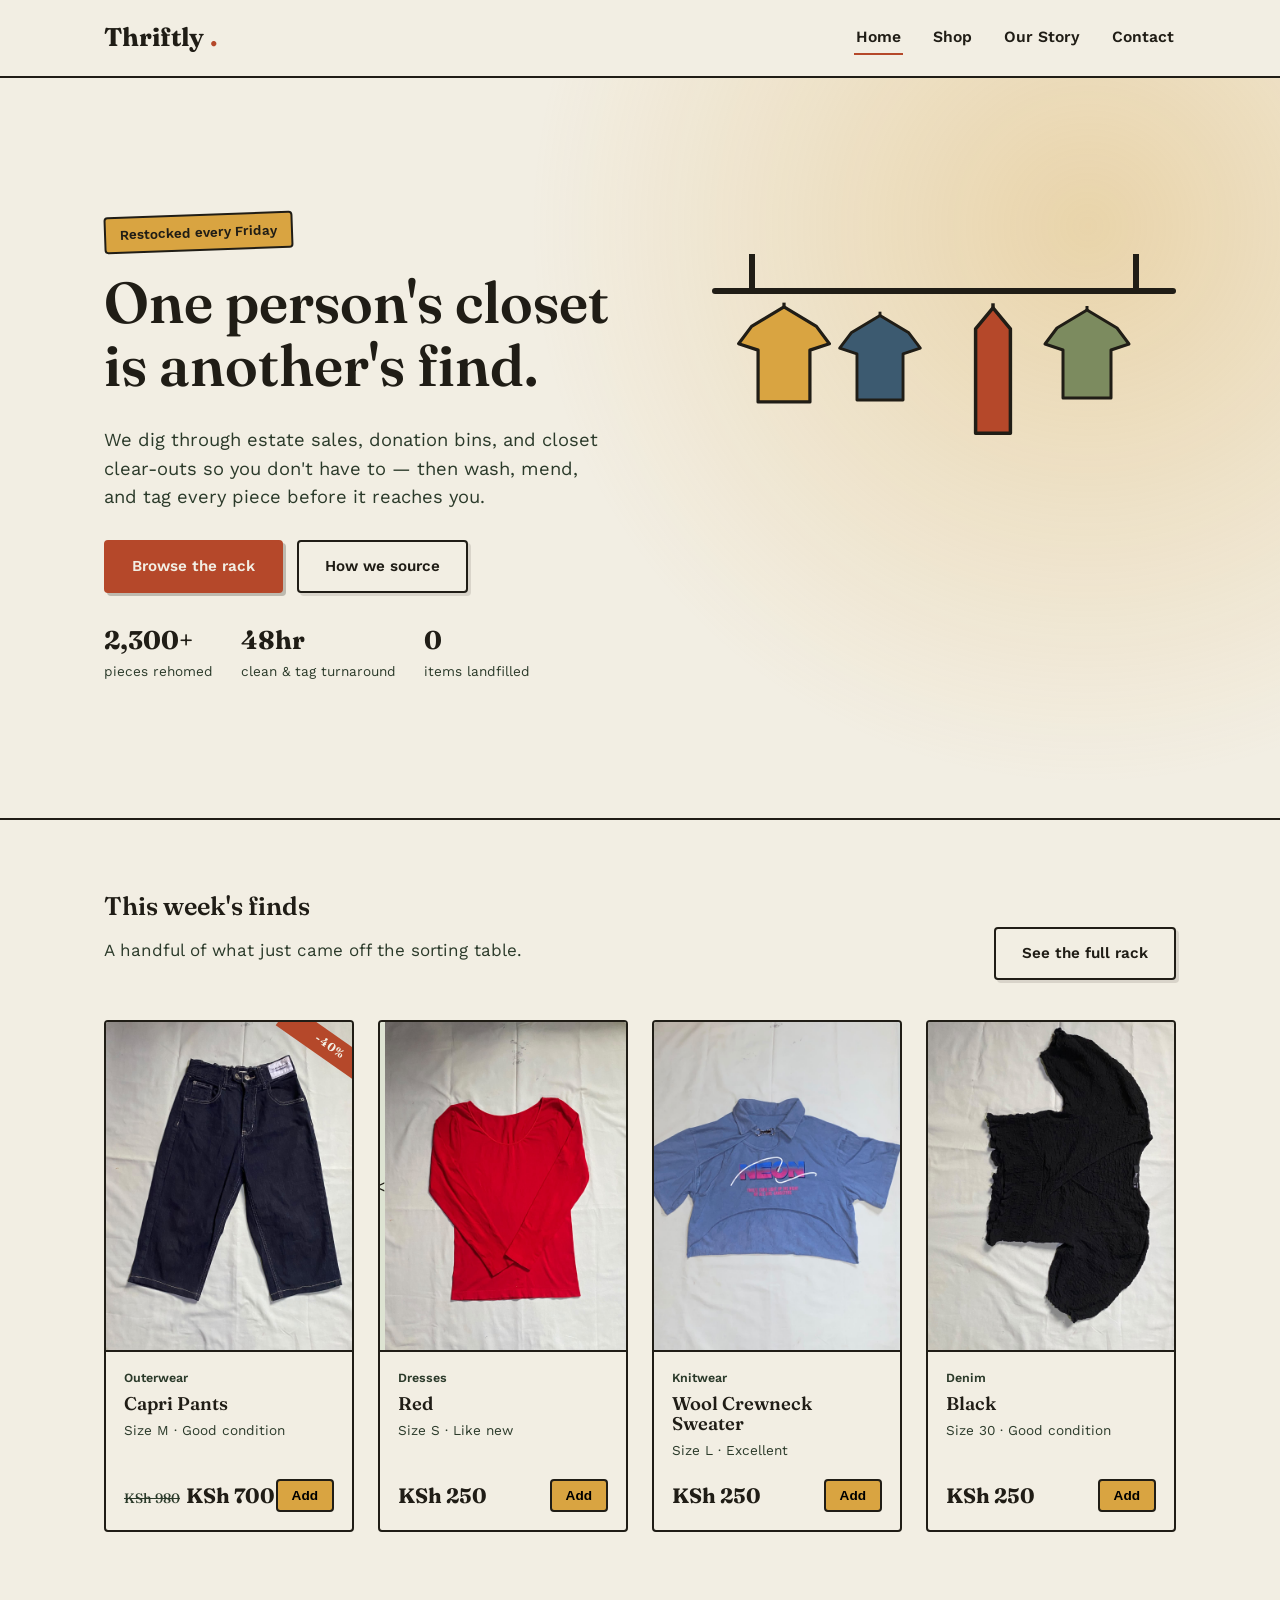
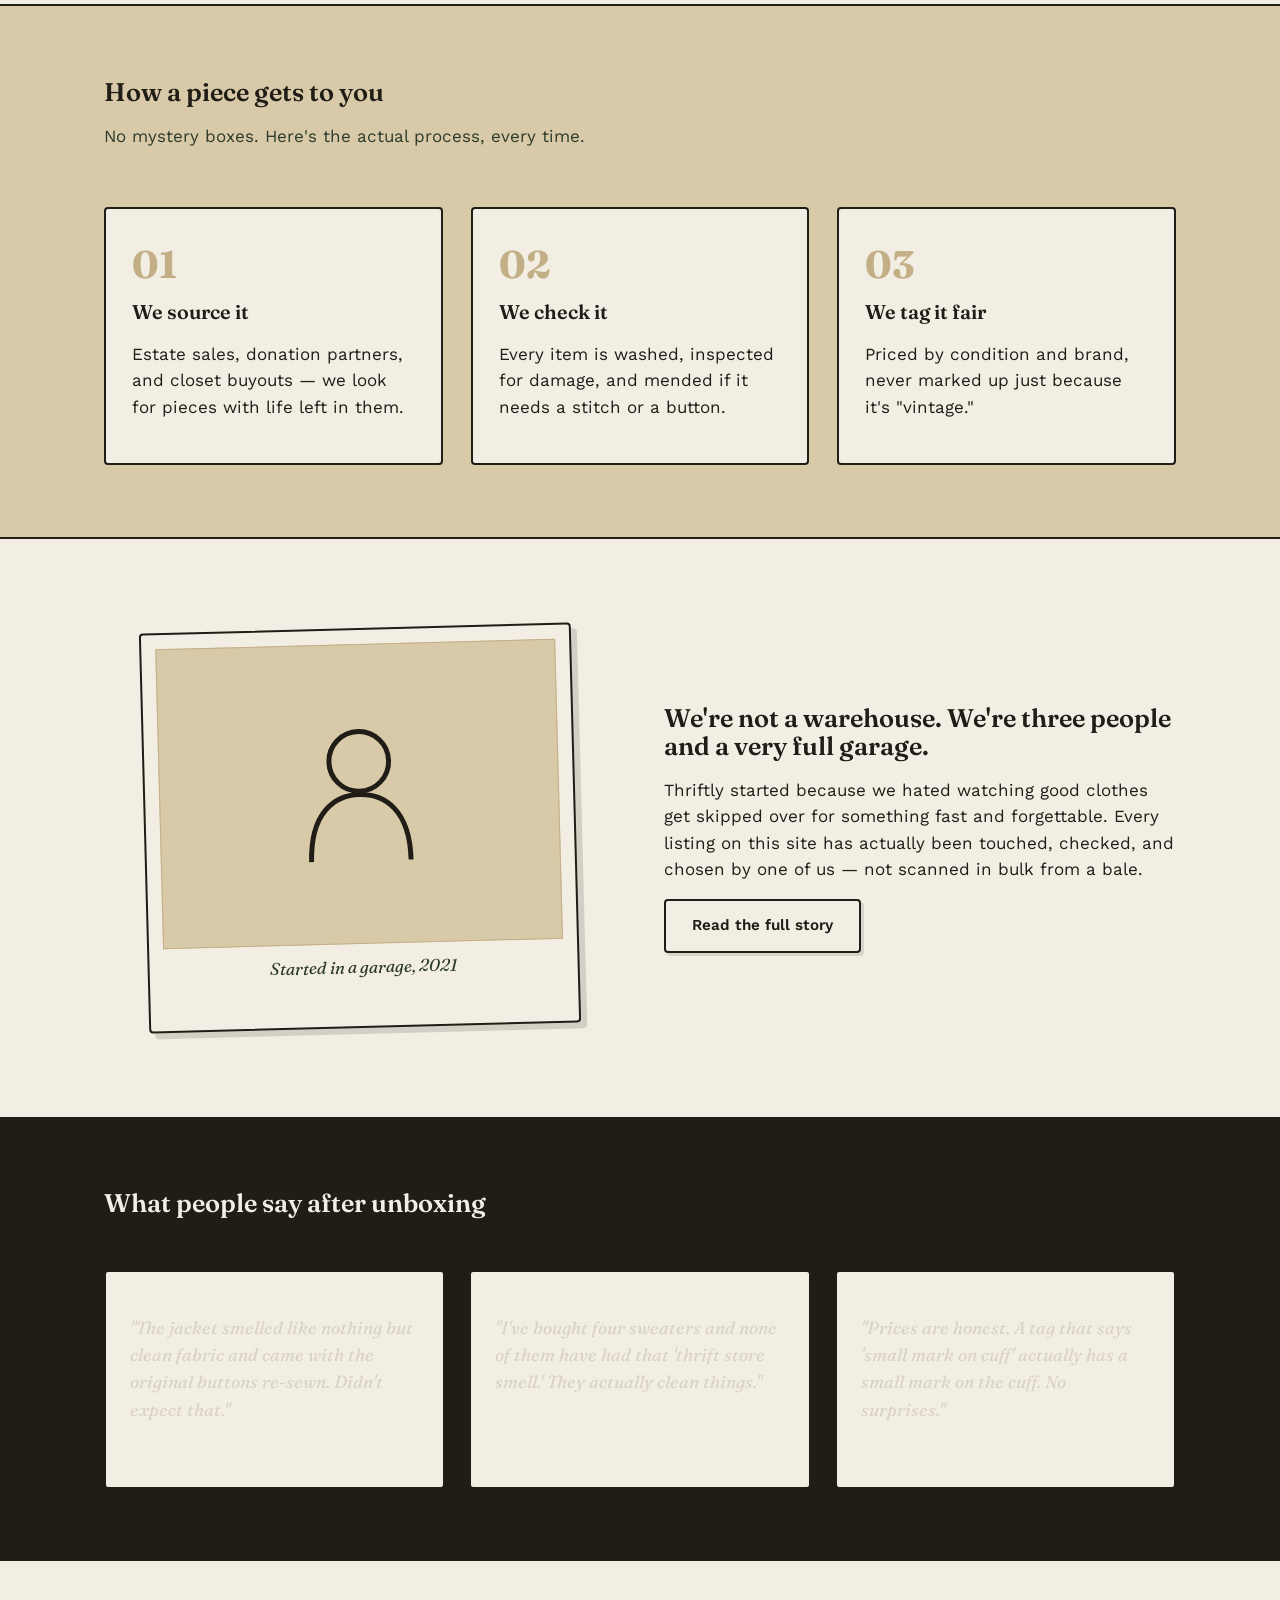
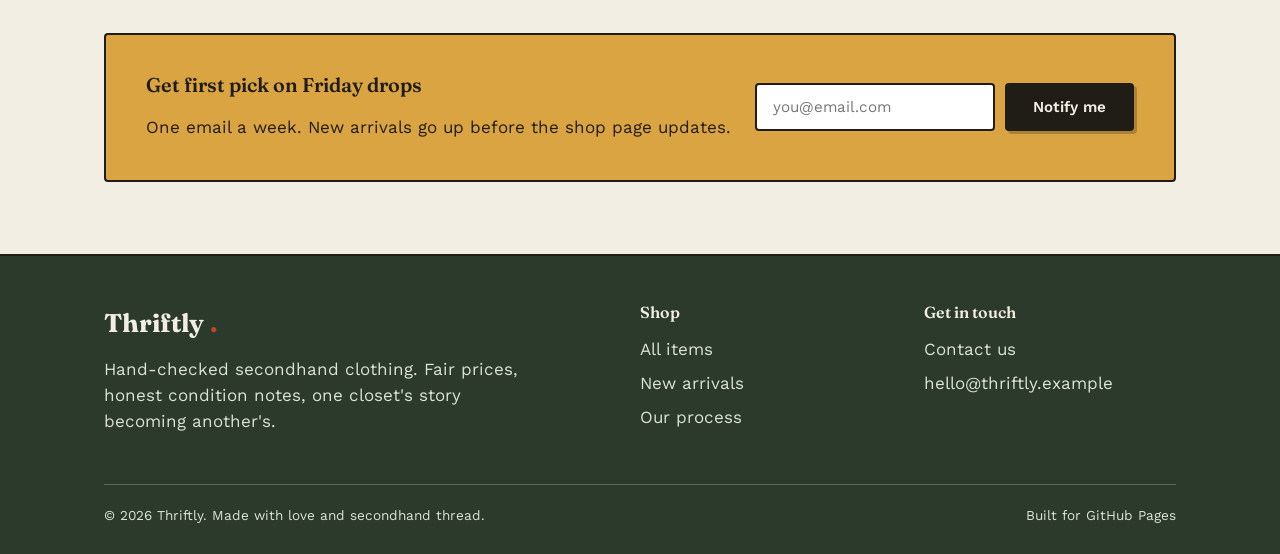
==== commit b95f3115: "Update index.html" ====
--- a/index.html
+++ b/index.html
@@ -88,48 +88,44 @@
         <article class="tag-card">
           <div class="swatch" style="background:#EADFC5;">
             <span class="stamp">-40%</span>
-            <img src="images/corduroy-chore-jacket.jpg" alt="Corduroy chore jacket, rust brown, laid flat">
+            <img src="images/Capri.jpeg" alt="Capri Pants">
           </div>
           <div class="info">
             <span class="cat">Outerwear</span>
-            <h3>Corduroy Chore Jacket</h3>
+            <h3>Capri Pants</h3>
             <span class="meta">Size M &middot; Good condition</span>
             <div class="price-row">
-              <span class="price"><span class="was">KSh 3,800</span>KSh 2,200</span>
-              <button class="add-btn" data-name="Corduroy Chore Jacket">Add</button>
+              <span class="price"><span class="was">KSh 980</span>KSh 700</span>
+              <button class="add-btn" data-name="Capri Pants">Add</button>
             </div>
           </div>
         </article>
 
         <article class="tag-card">
           <div class="swatch" style="background:#DDE3D2;">
-            <svg viewBox="0 0 100 100" xmlns="http://www.w3.org/2000/svg">
-              <path d="M35 10 L65 10 L70 28 L60 95 L40 95 L30 28 Z" fill="#3C5A70" stroke="#201D16" stroke-width="3" stroke-linejoin="round"/>
-            </svg>
+            <<img src="images/250_10.jpeg" alt="Red">
           </div>
           <div class="info">
             <span class="cat">Dresses</span>
-            <h3>Slip Dress, Midnight Green</h3>
+            <h3>Red</h3>
             <span class="meta">Size S &middot; Like new</span>
             <div class="price-row">
-              <span class="price">KSh 1,600</span>
-              <button class="add-btn" data-name="Slip Dress, Midnight Green">Add</button>
+              <span class="price">KSh 250</span>
+              <button class="add-btn" data-name="Red">Add</button>
             </div>
           </div>
         </article>
 
         <article class="tag-card">
           <div class="swatch" style="background:#E7D9BE;">
-            <svg viewBox="0 0 100 100" xmlns="http://www.w3.org/2000/svg">
-              <path d="M20 10 L40 10 L50 22 L60 10 L80 10 L86 30 L72 36 L72 92 L28 92 L28 36 L14 30 Z" fill="#D9A441" stroke="#201D16" stroke-width="3" stroke-linejoin="round"/>
-            </svg>
+            <img src="images/250_7.jpeg" alt="Capri Pants">
           </div>
           <div class="info">
             <span class="cat">Knitwear</span>
             <h3>Wool Crewneck Sweater</h3>
             <span class="meta">Size L &middot; Excellent</span>
             <div class="price-row">
-              <span class="price">KSh 1,900</span>
+              <span class="price">KSh 250</span>
               <button class="add-btn" data-name="Wool Crewneck Sweater">Add</button>
             </div>
           </div>
@@ -137,17 +133,15 @@
 
         <article class="tag-card">
           <div class="swatch" style="background:#DCE3E6;">
-            <svg viewBox="0 0 100 100" xmlns="http://www.w3.org/2000/svg">
-              <path d="M30 8 L70 8 L74 30 L64 30 L62 92 L52 92 L50 45 L48 92 L38 92 L36 30 L26 30 Z" fill="#7C8B5F" stroke="#201D16" stroke-width="3" stroke-linejoin="round"/>
-            </svg>
+            <img src="images/250_5.jpeg" alt="Black">
           </div>
           <div class="info">
             <span class="cat">Denim</span>
-            <h3>High-rise Straight Jeans</h3>
+            <h3>Black</h3>
             <span class="meta">Size 30 &middot; Good condition</span>
             <div class="price-row">
-              <span class="price">KSh 2,000</span>
-              <button class="add-btn" data-name="High-rise Straight Jeans">Add</button>
+              <span class="price">KSh 250</span>
+              <button class="add-btn" data-name="Black">Add</button>
             </div>
           </div>
         </article>
--- a/css/style.css
+++ b/css/style.css
@@ -341,6 +341,13 @@
 
 .tag-card .swatch svg { width: 56%; }
 
+.tag-card .swatch img {
+  width: 100%;
+  height: 100%;
+  object-fit: cover;   /* crops to fill the box instead of squishing */
+  object-position: center;
+}
+
 .stamp {
   position: absolute;
   top: 12px;
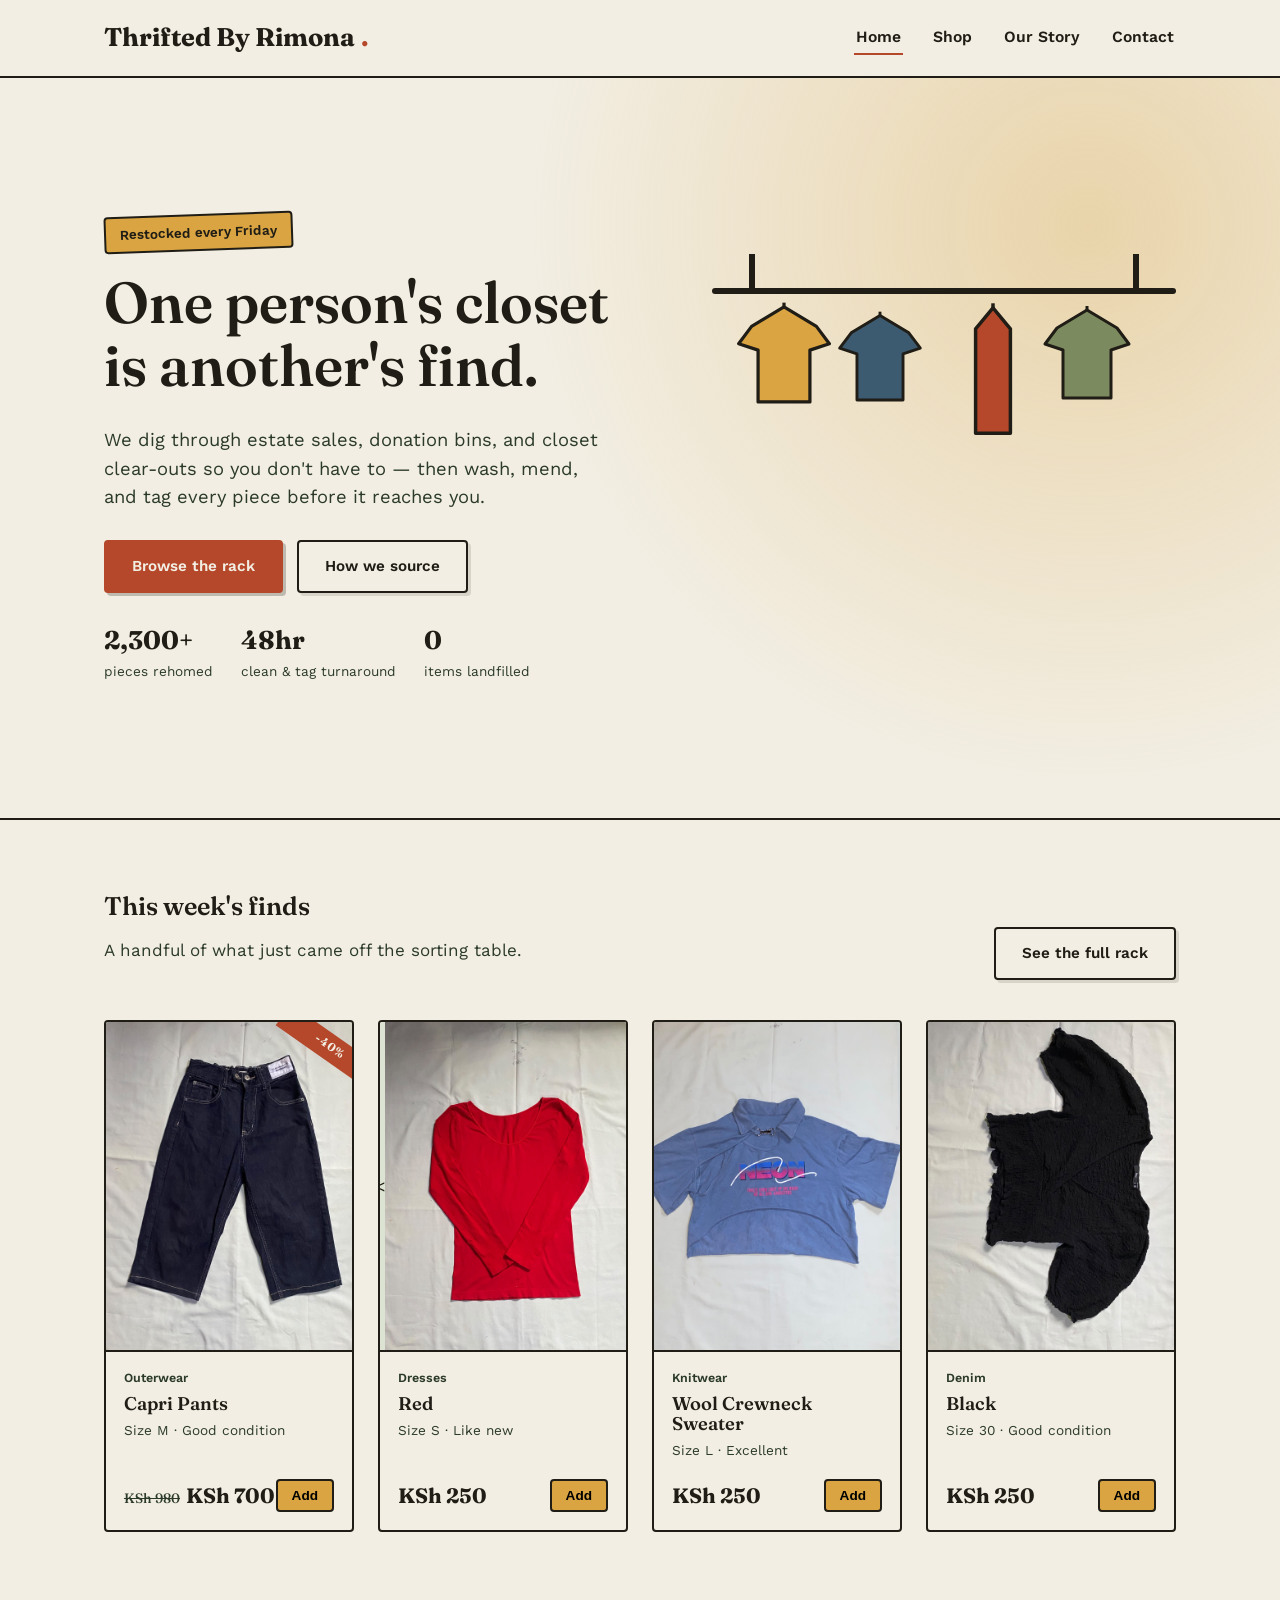
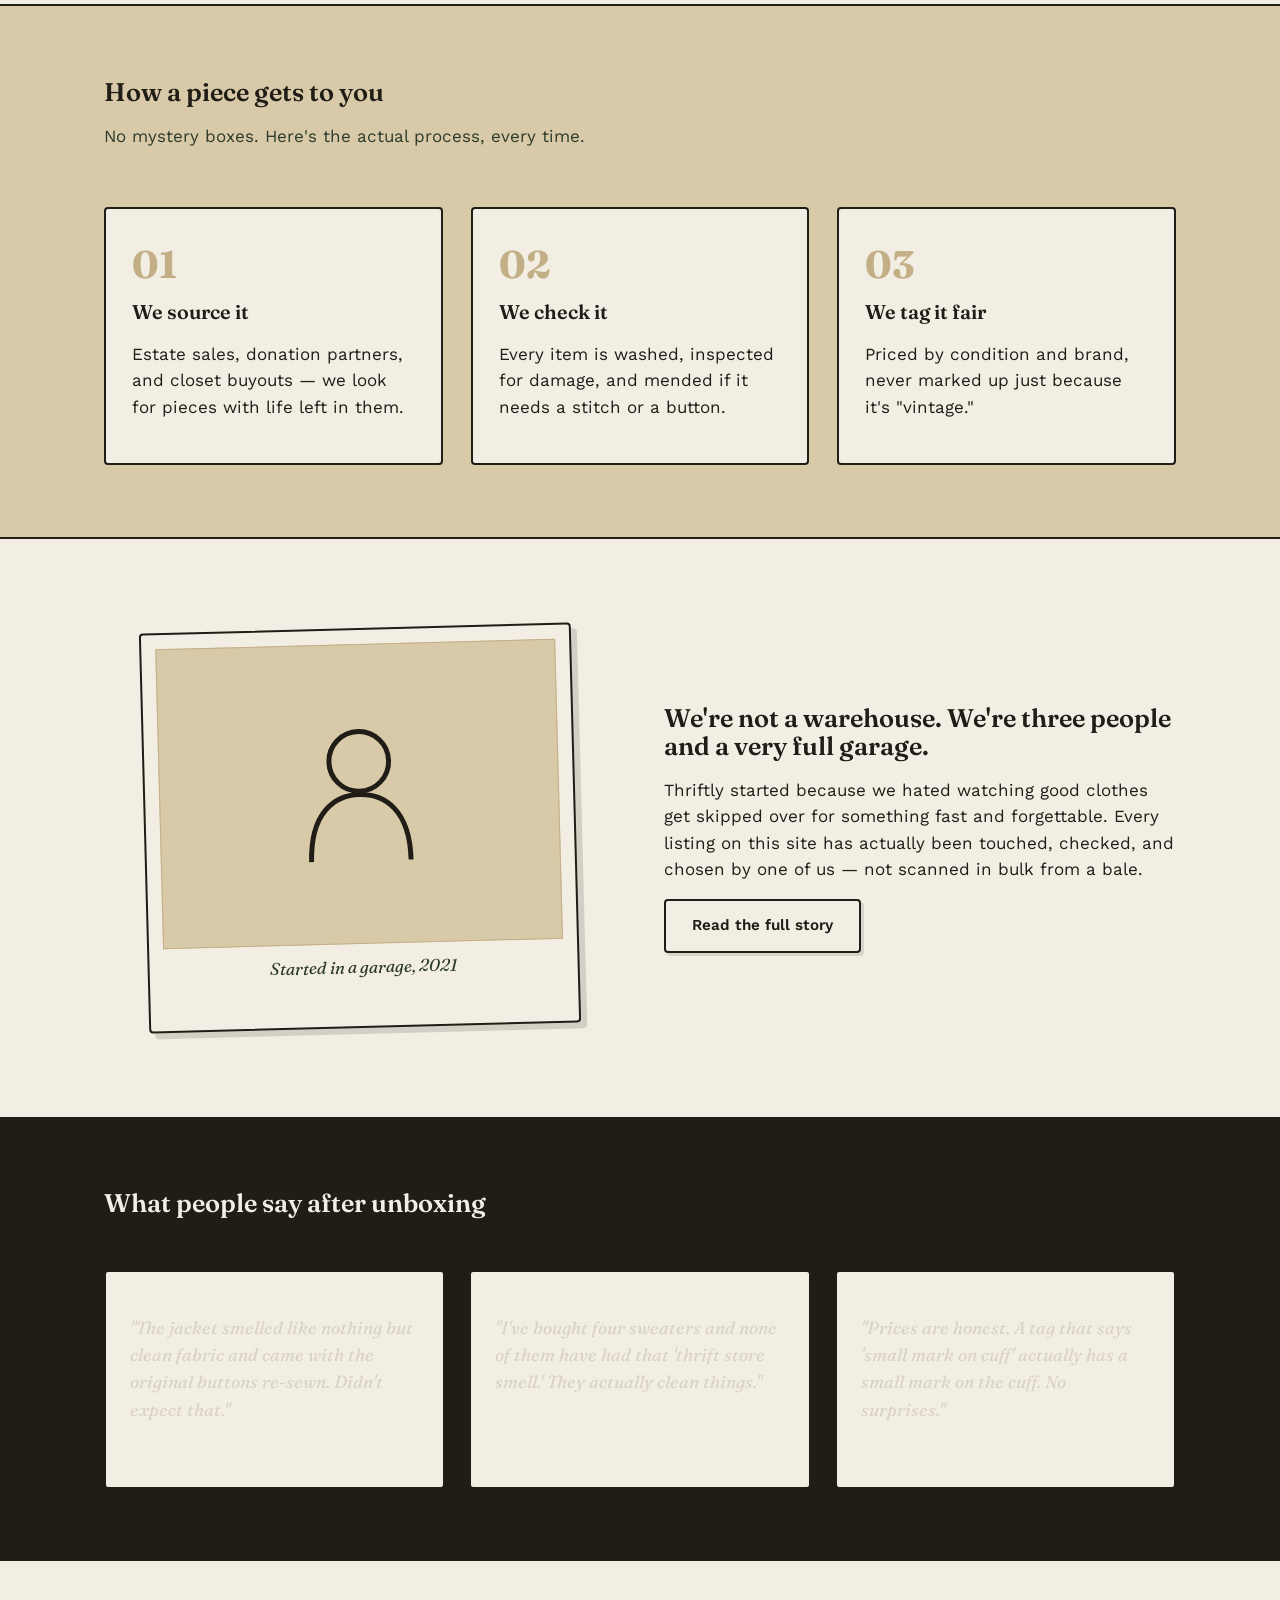
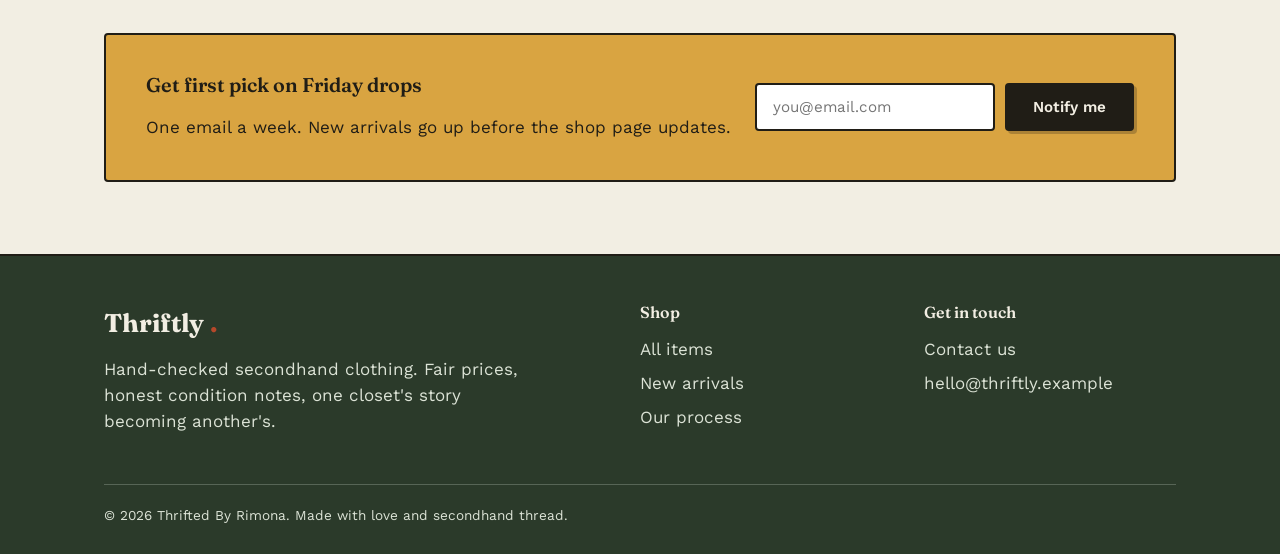
==== commit 939bd03f: "Update index.html" ====
--- a/index.html
+++ b/index.html
@@ -3,7 +3,7 @@
 <head>
 <meta charset="UTF-8">
 <meta name="viewport" content="width=device-width, initial-scale=1.0">
-<title>Thriftly &mdash; Secondhand clothes worth hunting for</title>
+<title>Thrifted By Rimona &mdash; Secondhand clothes worth hunting for</title>
 <meta name="description" content="Thriftly is a small-batch thrifted clothing shop. Every piece is hand-picked, cleaned, and priced fair.">
 <link rel="icon" href="data:image/svg+xml,<svg xmlns=%22http://www.w3.org/2000/svg%22 viewBox=%220 0 100 100%22><text y=%22.9em%22 font-size=%2290%22>%F0%9F%A7%B5</text></svg>">
 <link rel="stylesheet" href="css/style.css">
@@ -12,7 +12,7 @@
 
 <header class="site-header">
   <div class="wrap">
-    <a href="index.html" class="logo">Thriftly<span class="dot">.</span></a>
+    <a href="index.html" class="logo">Thrifted By Rimona<span class="dot">.</span></a>
     <button class="nav-toggle" aria-label="Toggle menu" aria-expanded="false" aria-controls="main-nav">
       <span></span>
     </button>
@@ -263,8 +263,8 @@
       </div>
     </div>
     <div class="footer-bottom">
-      <span>&copy; <span id="year"></span> Thriftly. Made with love and secondhand thread.</span>
-      <span>Built for GitHub Pages</span>
+      <span>&copy; <span id="year"></span> Thrifted By Rimona. Made with love and secondhand thread.</span>
+     
     </div>
   </div>
 </footer>
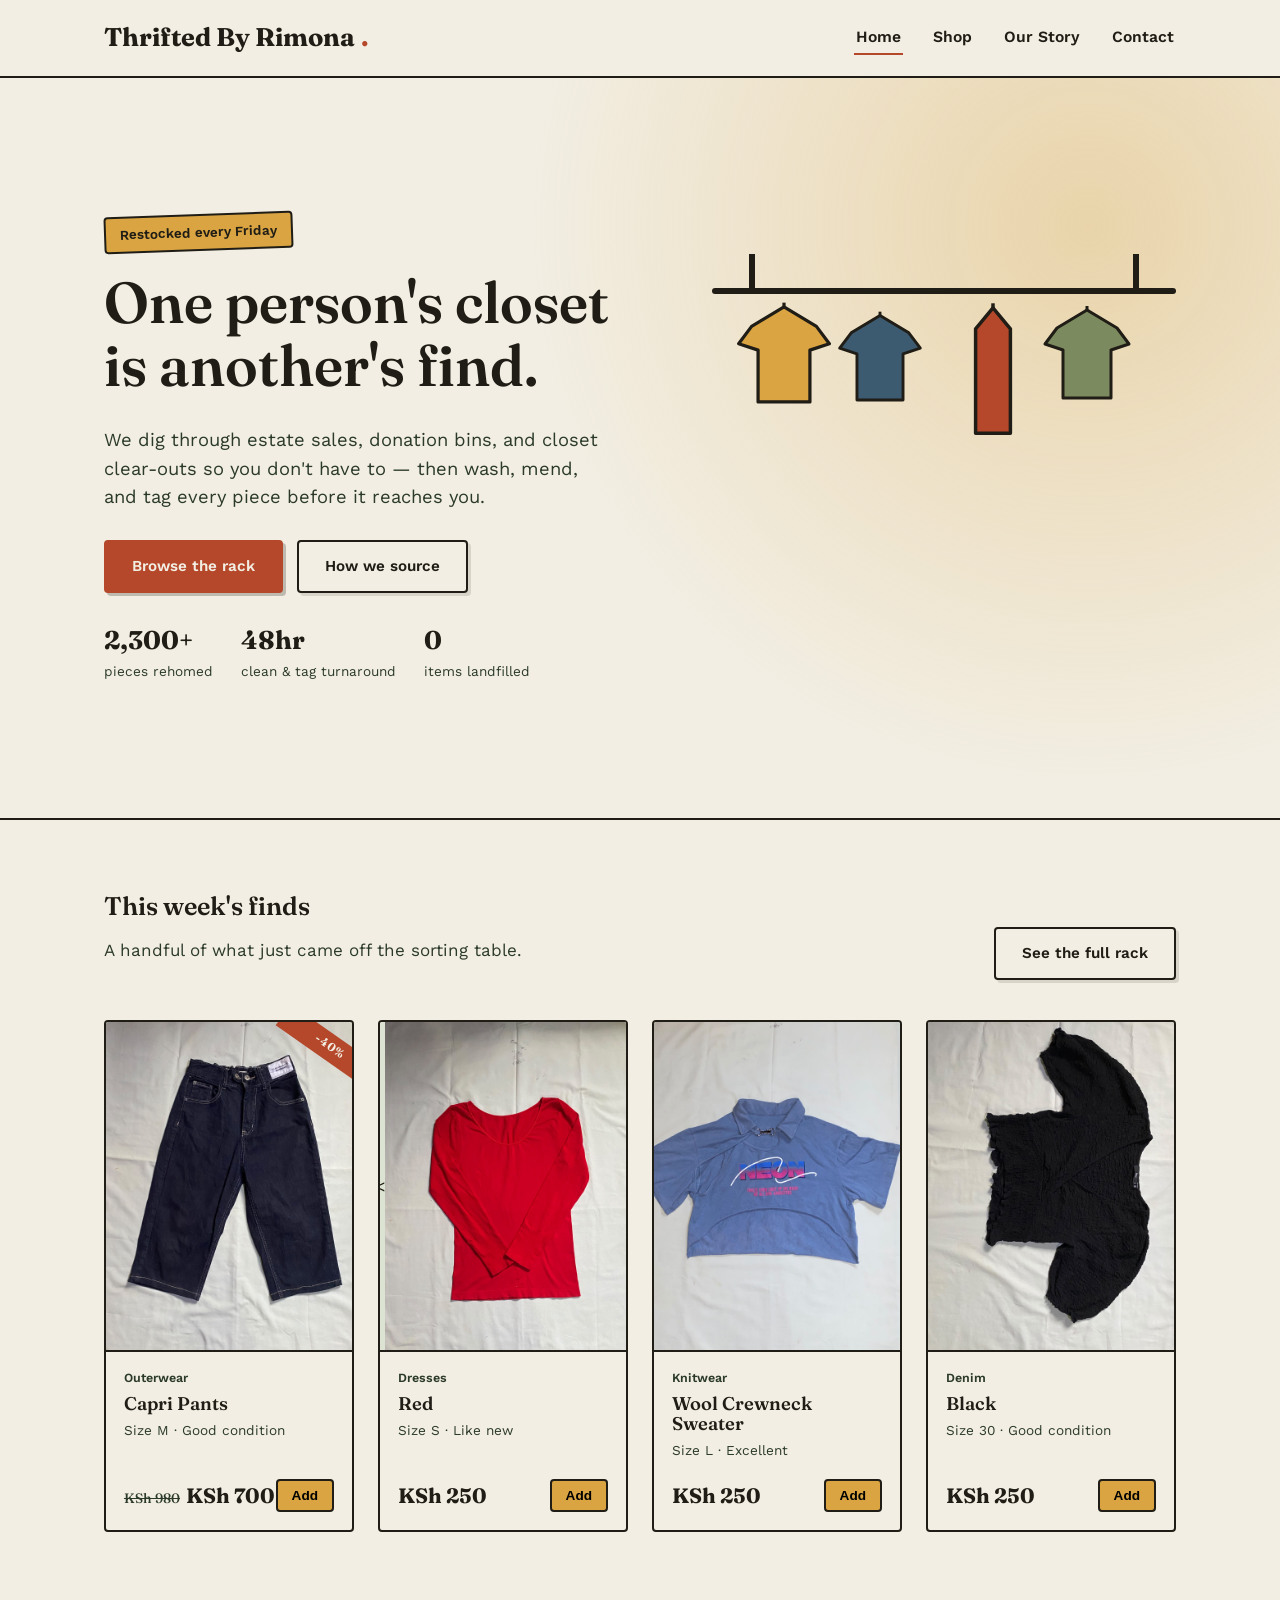
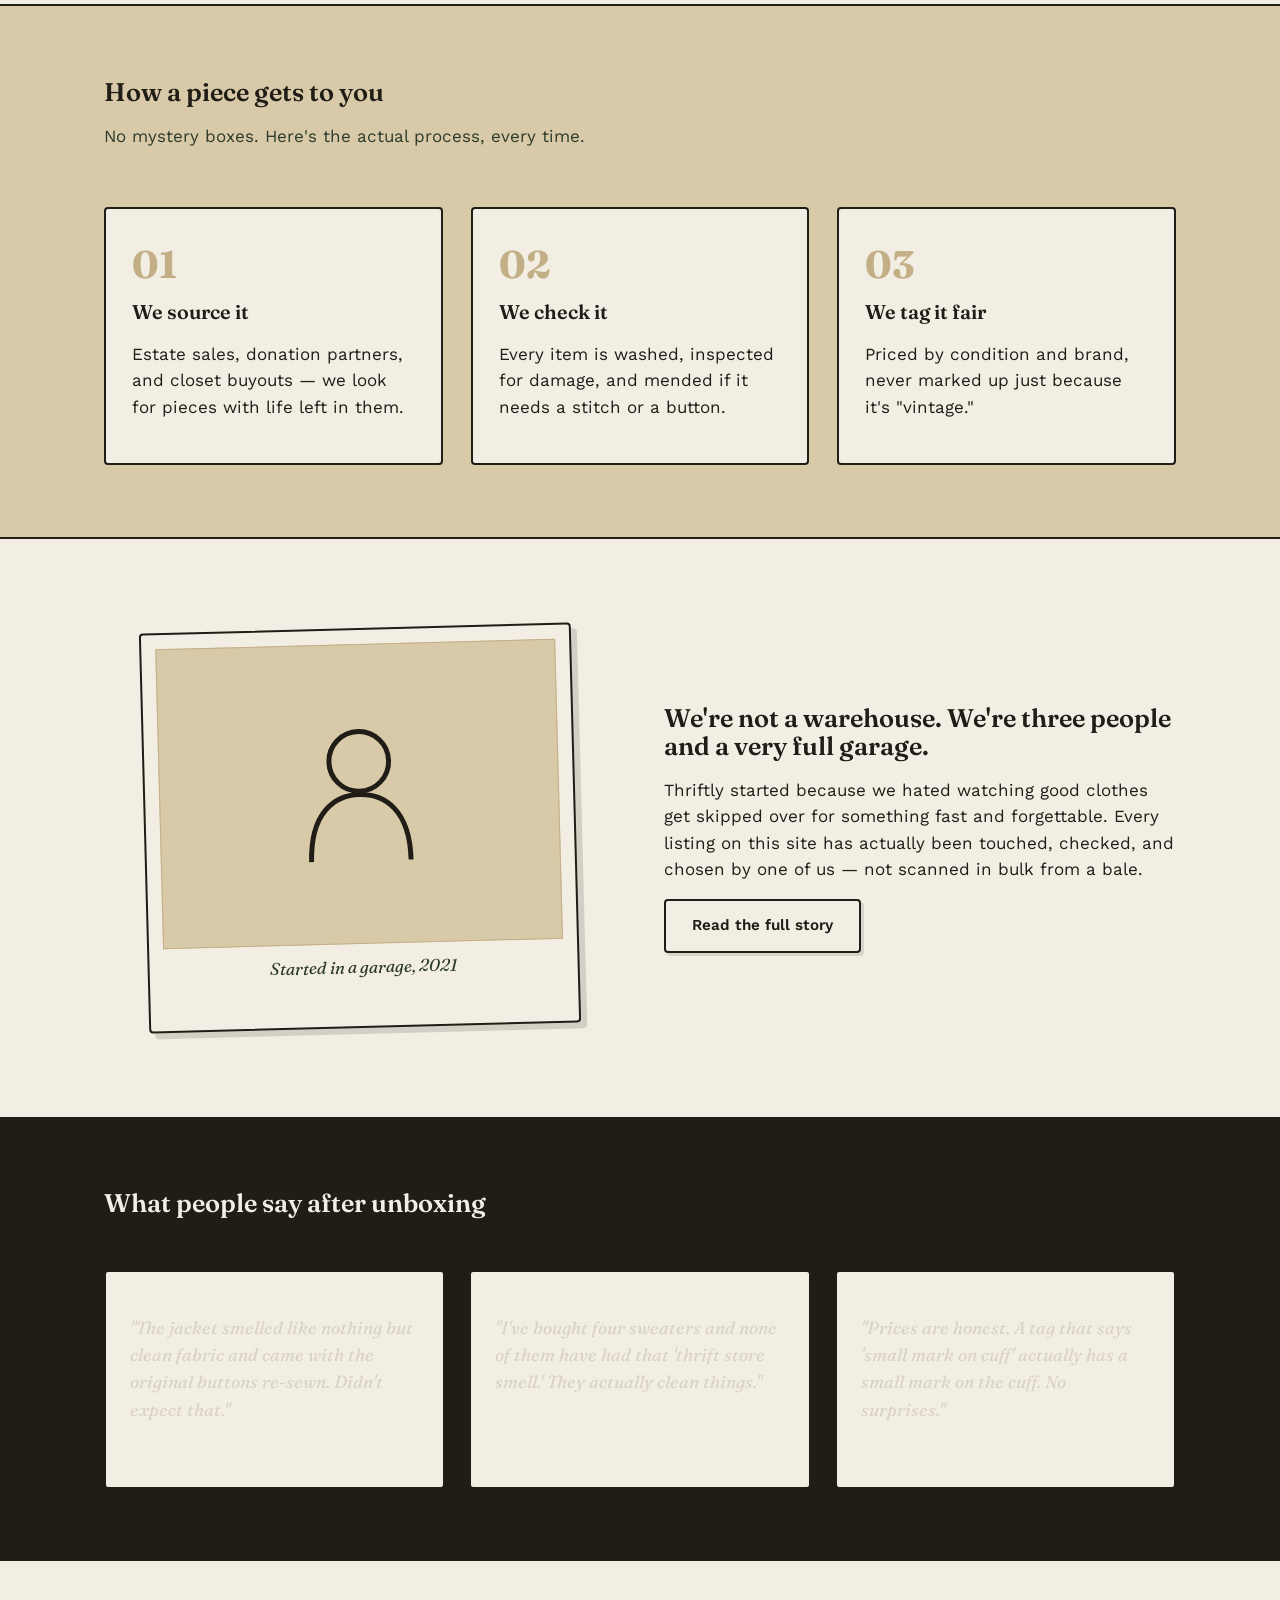
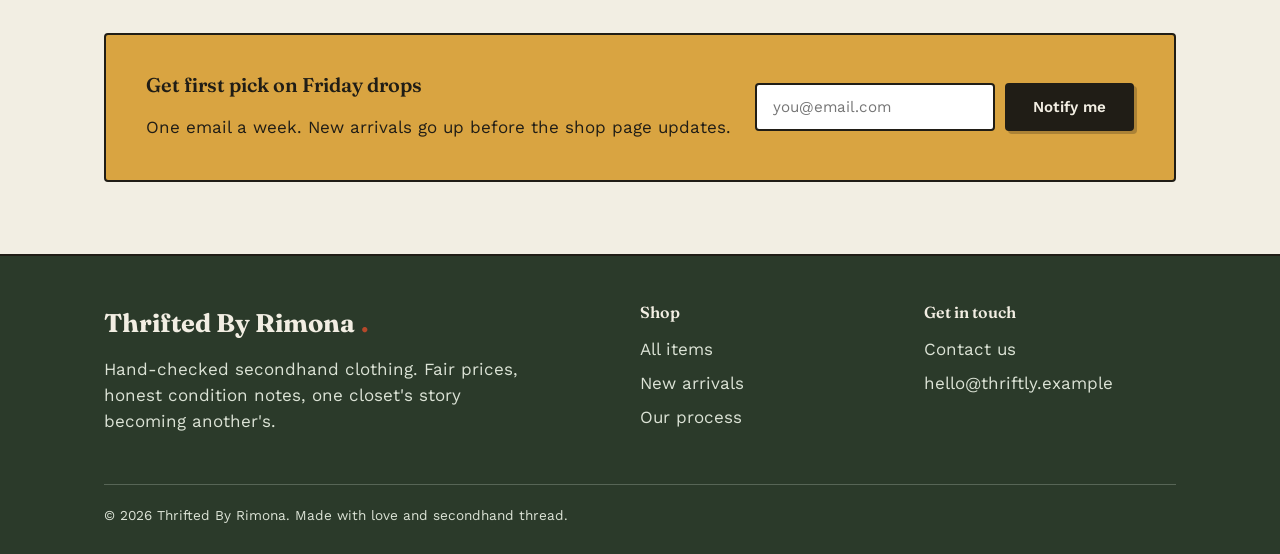
==== commit b0552afe: "Update index.html" ====
--- a/index.html
+++ b/index.html
@@ -243,7 +243,7 @@
   <div class="wrap">
     <div class="cols">
       <div>
-        <a href="index.html" class="logo">Thriftly<span class="dot">.</span></a>
+        <a href="index.html" class="logo">Thrifted By Rimona<span class="dot">.</span></a>
         <p style="max-width:38ch; margin-top:12px;">Hand-checked secondhand clothing. Fair prices, honest condition notes, one closet's story becoming another's.</p>
       </div>
       <div>
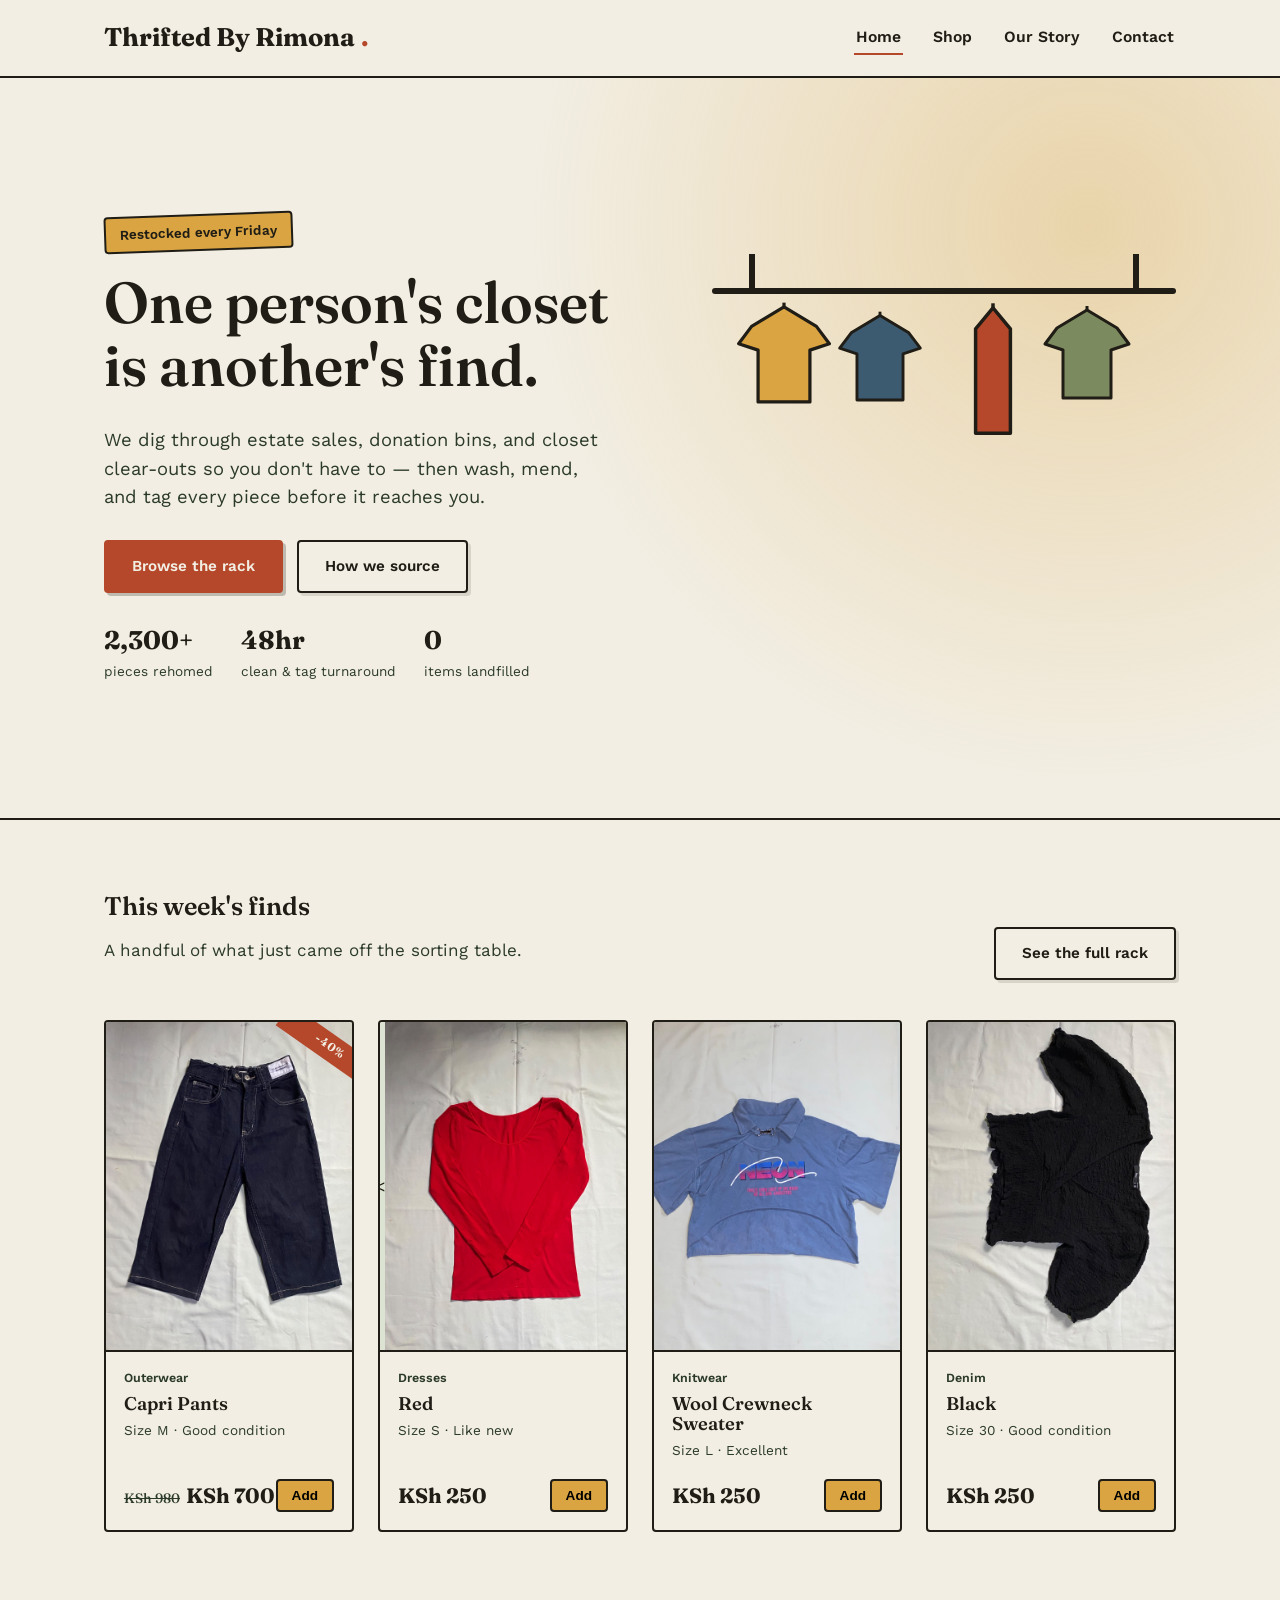
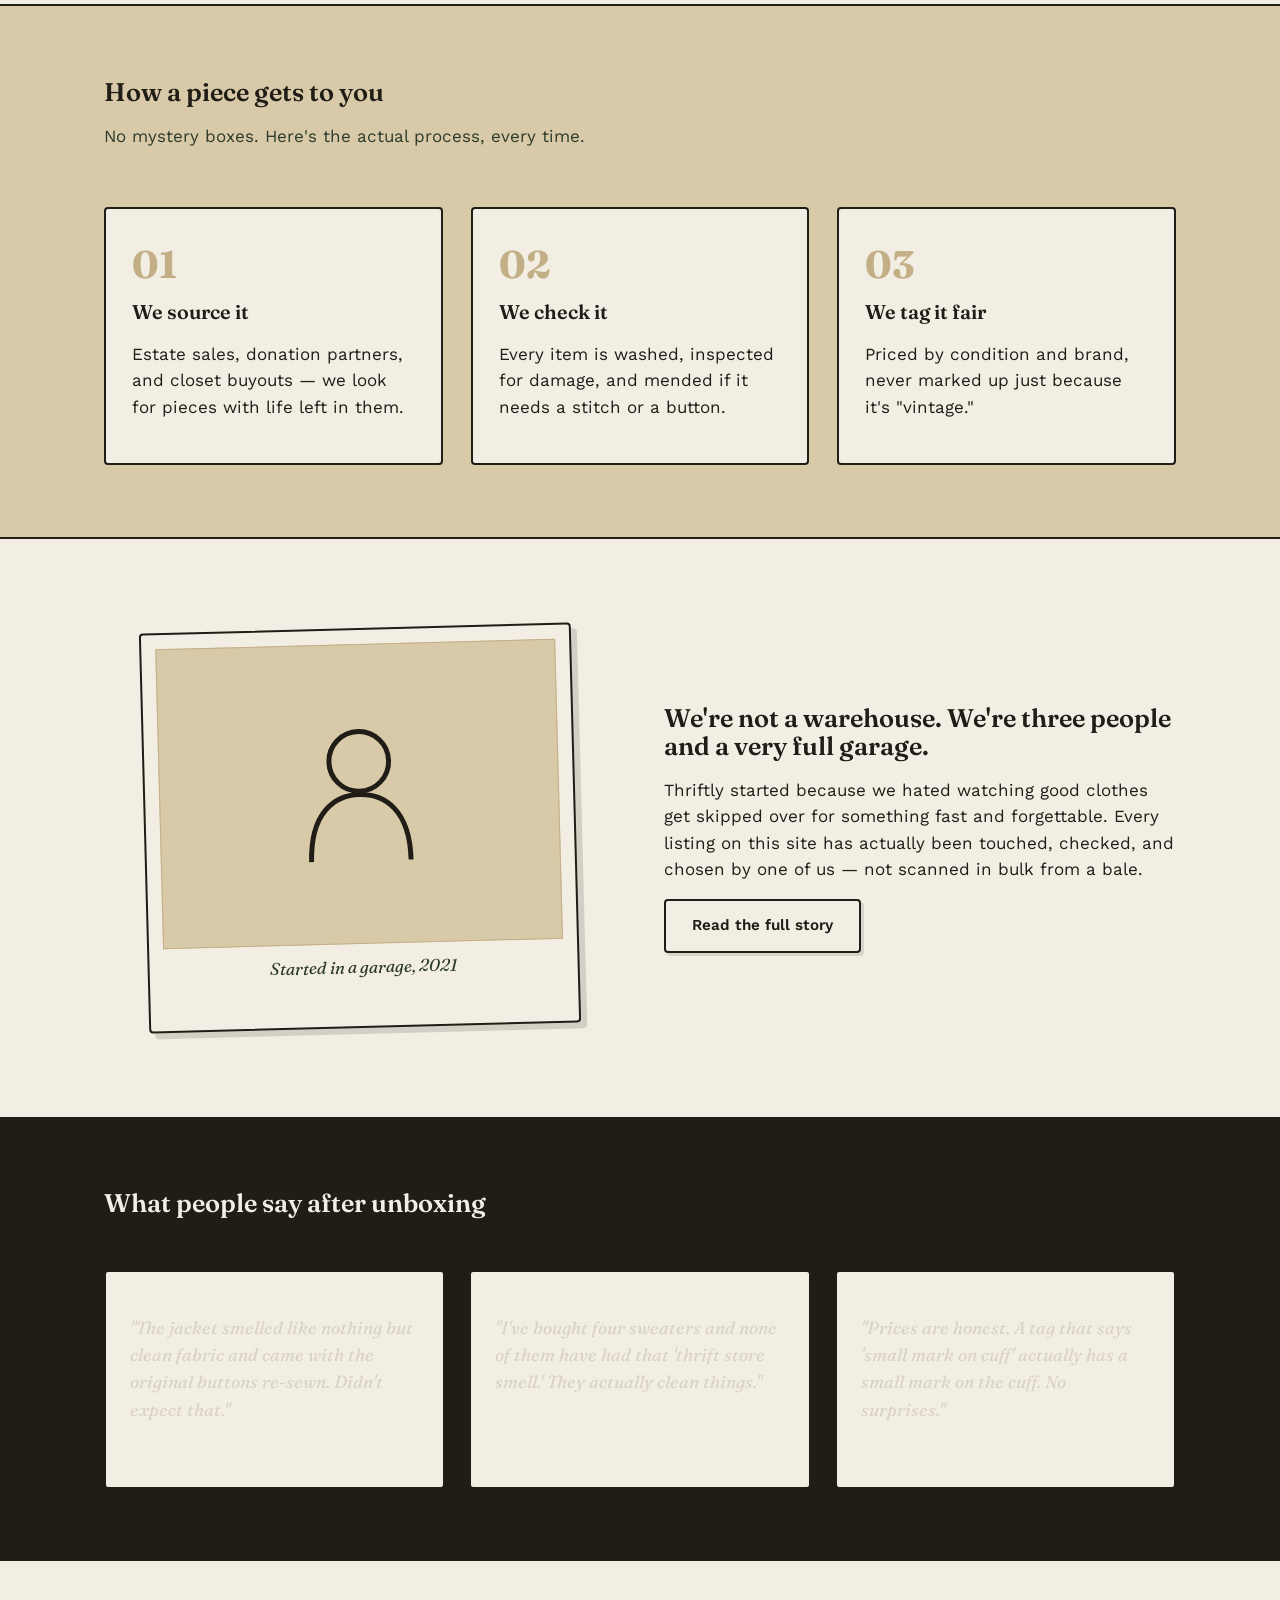
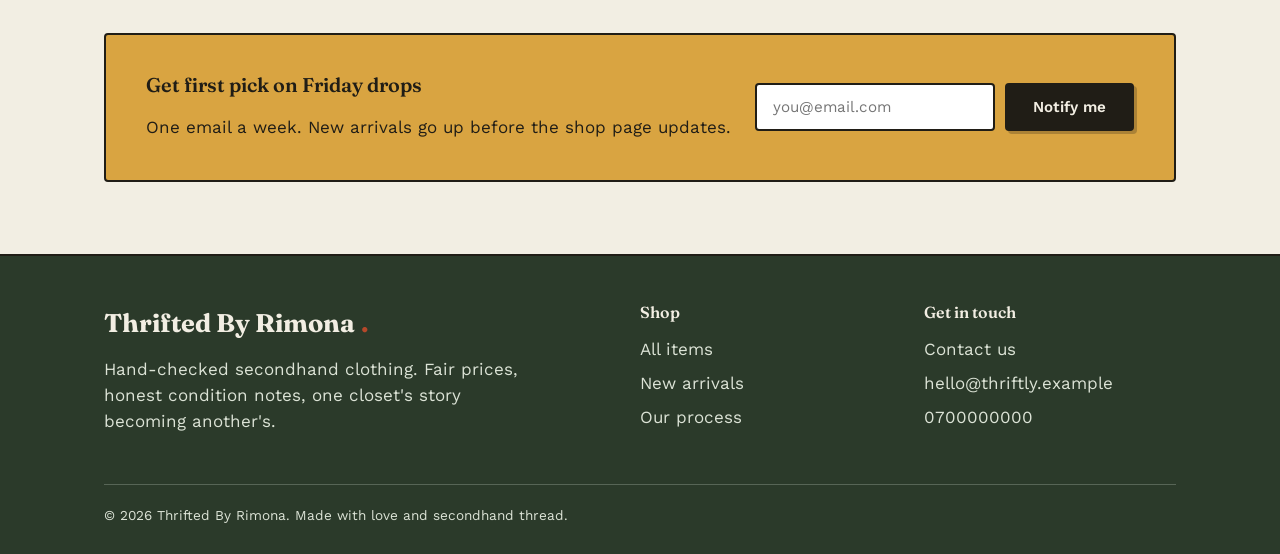
==== commit dce6568b: "Update index.html" ====
--- a/index.html
+++ b/index.html
@@ -4,7 +4,7 @@
 <meta charset="UTF-8">
 <meta name="viewport" content="width=device-width, initial-scale=1.0">
 <title>Thrifted By Rimona &mdash; Secondhand clothes worth hunting for</title>
-<meta name="description" content="Thriftly is a small-batch thrifted clothing shop. Every piece is hand-picked, cleaned, and priced fair.">
+<meta name="description" content="Thrifted By Rimona is a small-batch thrifted clothing shop. Every piece is hand-picked, cleaned, and priced fair.">
 <link rel="icon" href="data:image/svg+xml,<svg xmlns=%22http://www.w3.org/2000/svg%22 viewBox=%220 0 100 100%22><text y=%22.9em%22 font-size=%2290%22>%F0%9F%A7%B5</text></svg>">
 <link rel="stylesheet" href="css/style.css">
 </head>
@@ -259,6 +259,7 @@
         <ul>
           <li><a href="contact.html">Contact us</a></li>
           <li><a href="mailto:hello@thriftly.example">hello@thriftly.example</a></li>
+          <span>0700000000</span>
         </ul>
       </div>
     </div>
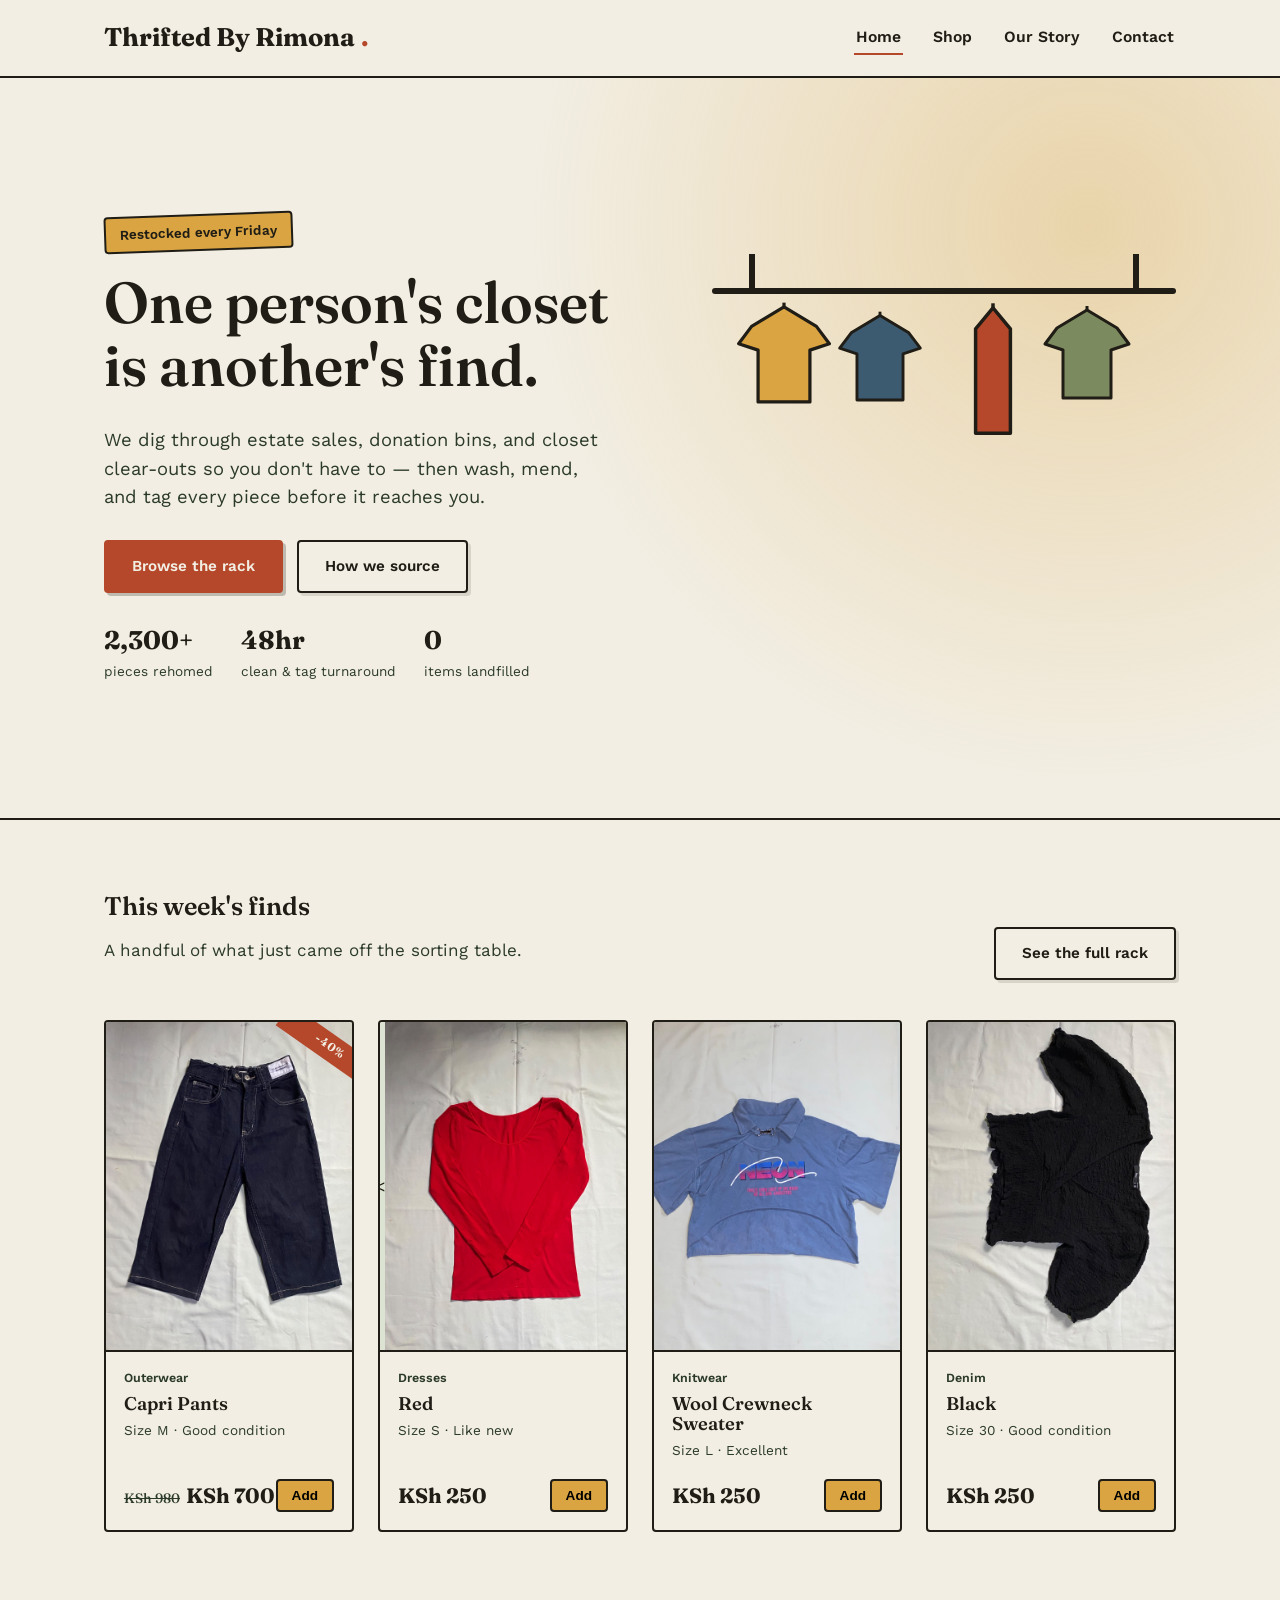
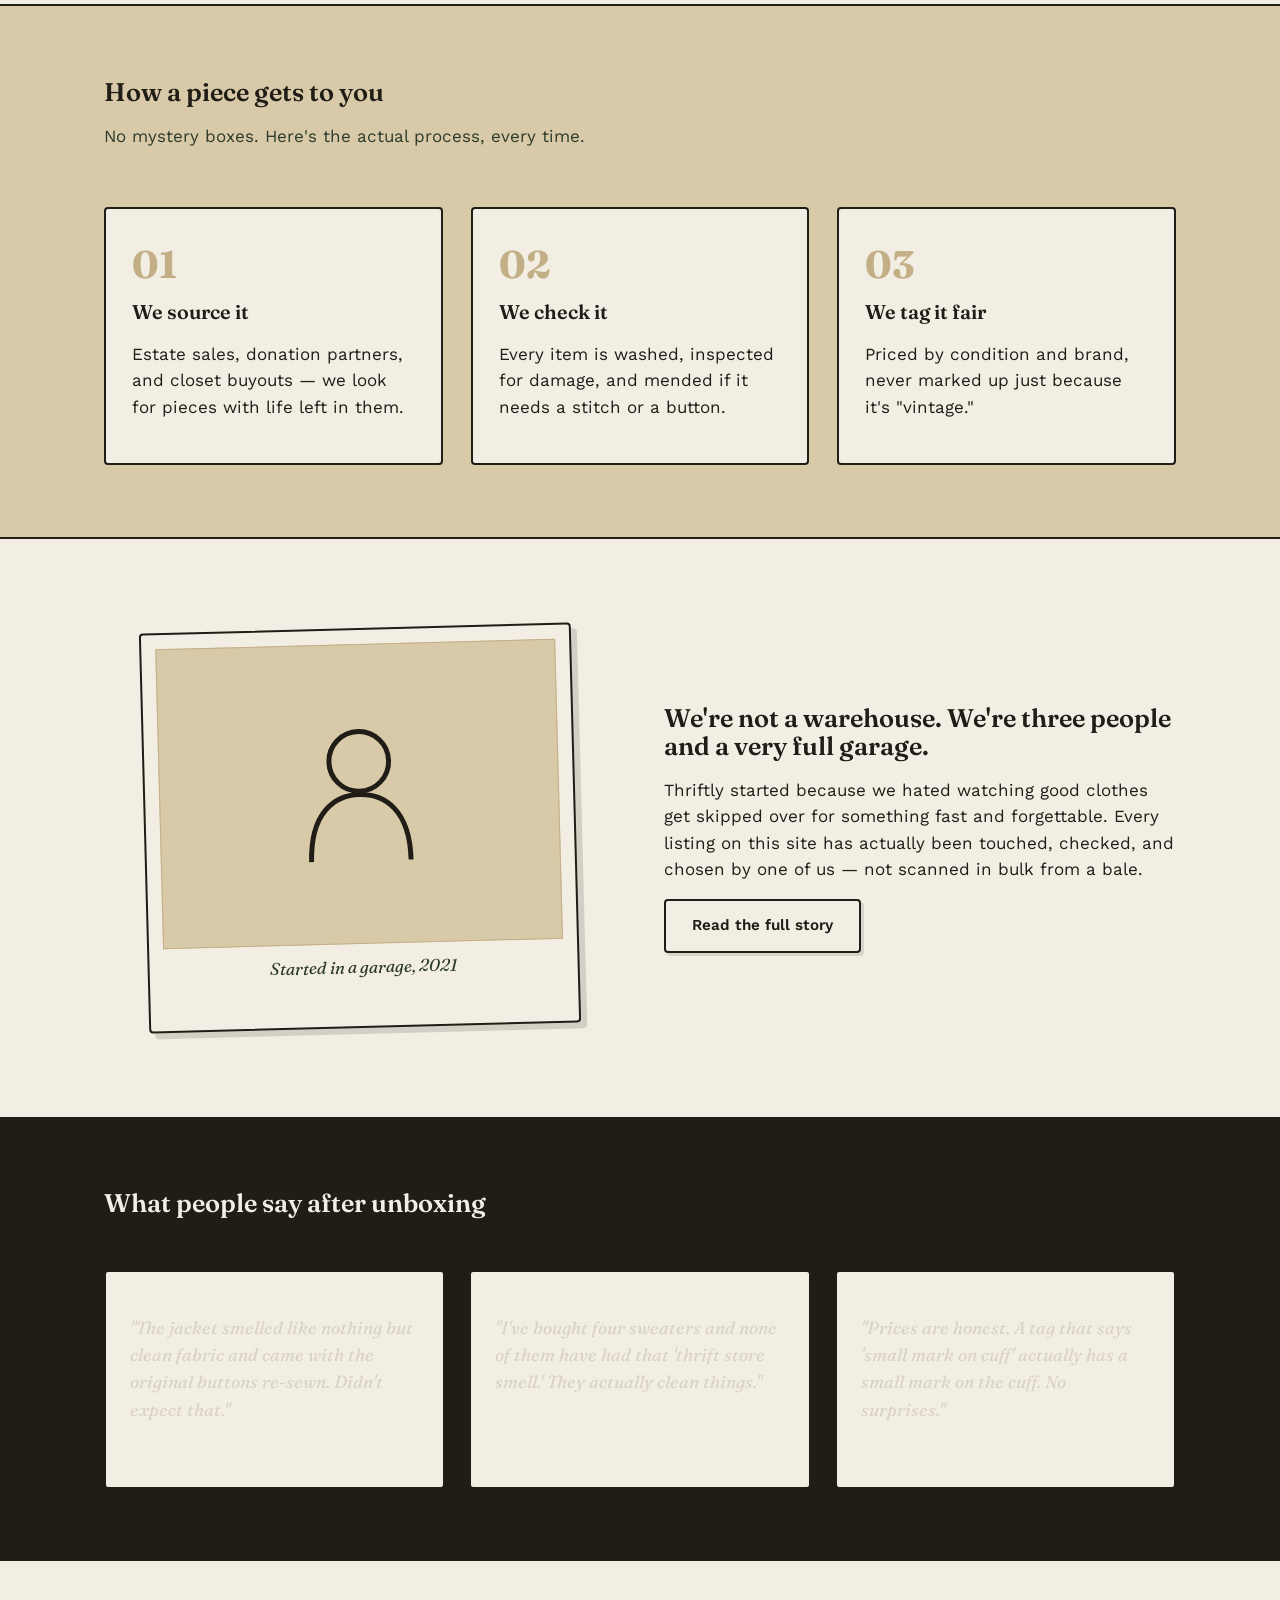
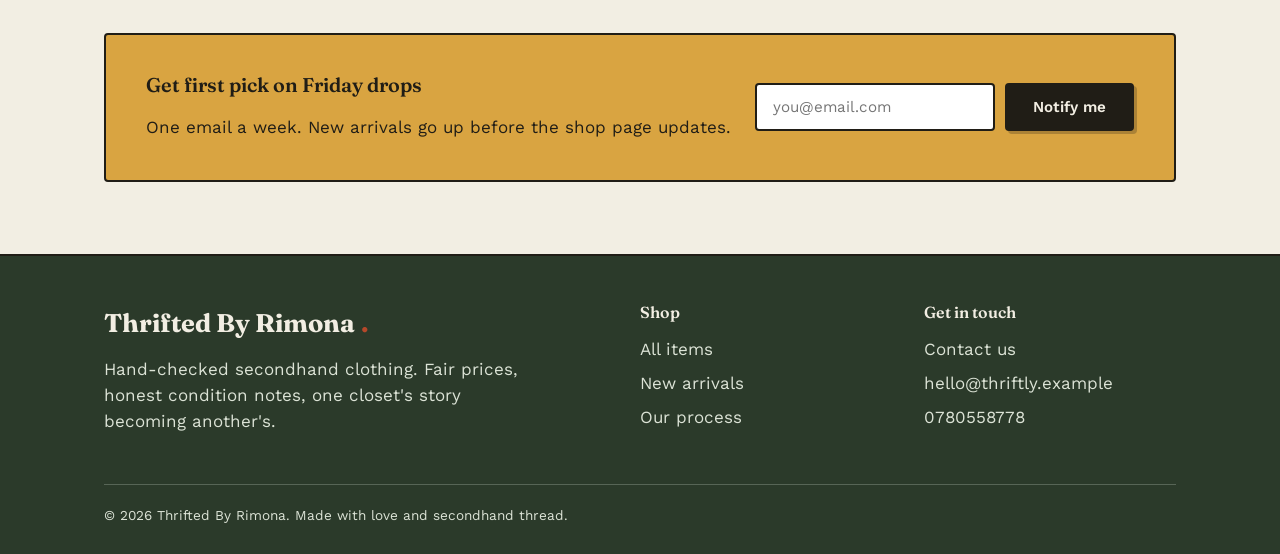
==== commit 94c258a5: "Update index.html" ====
--- a/index.html
+++ b/index.html
@@ -259,7 +259,7 @@
         <ul>
           <li><a href="contact.html">Contact us</a></li>
           <li><a href="mailto:hello@thriftly.example">hello@thriftly.example</a></li>
-          <span>0700000000</span>
+          <span>0780558778</span>
         </ul>
       </div>
     </div>
